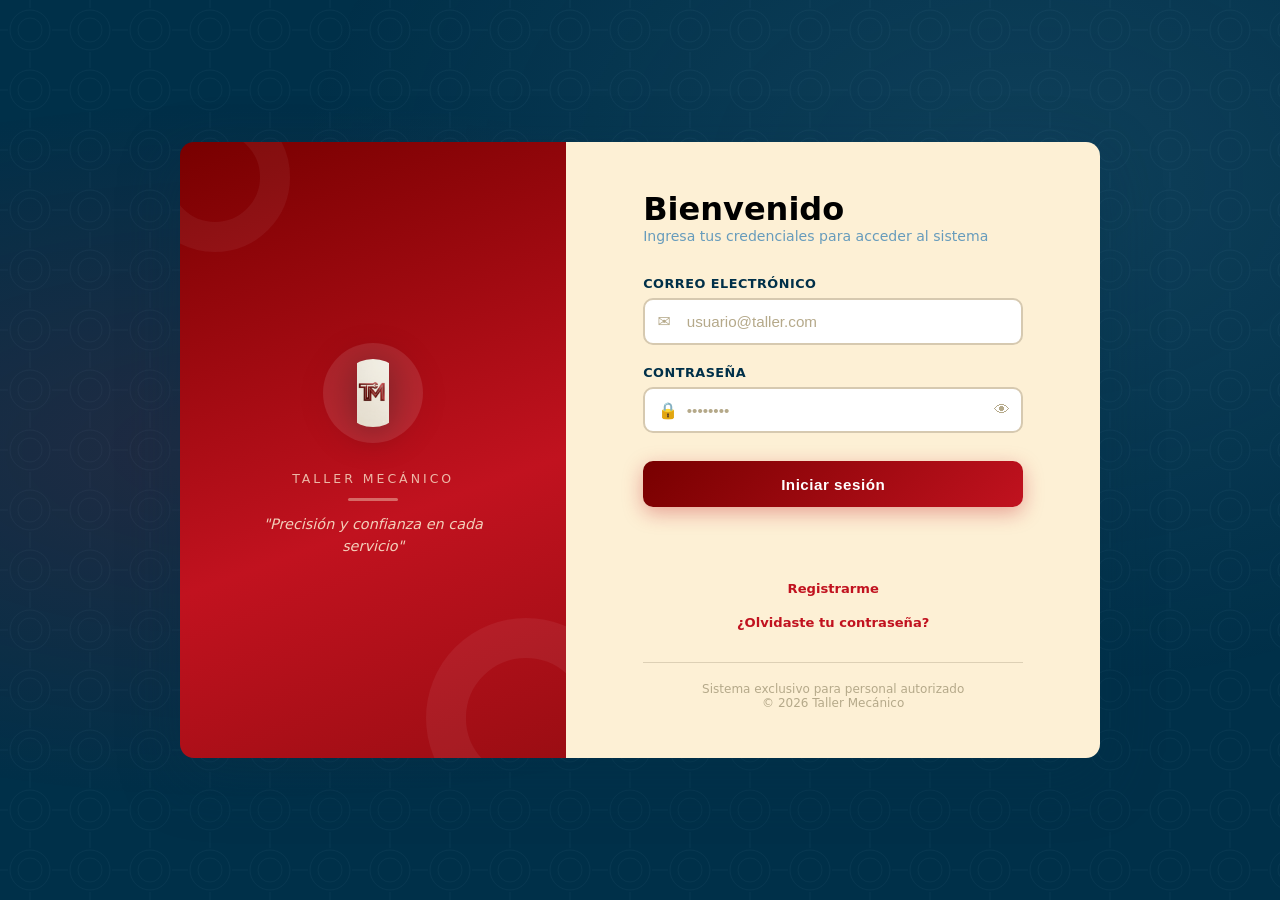
==== index.html @ 9e410b69 "US-01/Login y Reestablecimiento de Contraseña 👍" ====
<!DOCTYPE html>
<html lang="es">
<head>
  <meta charset="UTF-8" />
  <meta name="viewport" content="width=device-width, initial-scale=1.0" />
  <meta name="description" content="Sistema de acceso — Taller Mecánico" />
  <title>Taller Mecánico — Iniciar sesión</title>
  <link rel="stylesheet" href="CSS/style.css" />
</head>
<body>

  <div class="contenedor-login">

    <!-- Panel izquierdo: identidad de marca -->
    <aside class="panel-marca">
      <div class="logo-contenedor">
        <img
          src="IMG/logo.png"
          alt="Logo Taller Mecánico"
          onerror="this.style.display='none'; document.querySelector('.logo-texto').style.display='block';"
        />
      </div>

      <div class="logo-texto" style="display:none;">TM</div>

      <div>
        <div class="logo-subtitulo">Taller Mecánico</div>
        <div class="divisor-marca" style="margin:0.8rem auto;"></div>
        <p class="eslogan">"Precisión y confianza en cada servicio"</p>
      </div>
    </aside>

    <!-- Formulario de acceso -->
    <main class="panel-formulario">
      <div class="tarjeta-login" role="main">

        <div class="encabezado-form">
          <h1>Bienvenido</h1>
          <p>Ingresa tus credenciales para acceder al sistema</p>
        </div>

        <!-- Formulario de login -->
        <form id="formulario-login" novalidate>

          <!-- Correo electrónico -->
          <div class="grupo-campo">
            <label for="correo">Correo electrónico</label>
            <div class="envoltorio-input">
              <span class="icono-campo" aria-hidden="true">✉</span>
              <input
                type="email"
                id="correo"
                name="correo"
                placeholder="usuario@taller.com"
                autocomplete="username"
                required
              />
            </div>
          </div>

          <!-- Contraseña -->
          <div class="grupo-campo">
            <label for="password">Contraseña</label>
            <div class="envoltorio-input">
              <span class="icono-campo" aria-hidden="true">🔒</span>
              <input
                type="password"
                id="password"
                name="password"
                placeholder="••••••••"
                autocomplete="current-password"
                required
              />
              <button
                type="button"
                id="toggle-password"
                aria-label="Mostrar u ocultar contraseña"
                title="Mostrar contraseña"
              >👁</button>
            </div>
          </div>

          <button type="submit" id="btn-login" class="btn-principal">
            Iniciar sesión
          </button>

          <div id="mensaje" class="mensaje" role="alert" aria-live="polite"></div>

          <p class="enlace-ayuda">
              <a href="registro.html">
                Registrarme
              </a>
          </p>

          <p class="enlace-ayuda">
            <a href="recuperar.html">
              ¿Olvidaste tu contraseña?
            </a>
          </p>

        </form>

        <div class="pie-login">
          Sistema exclusivo para personal autorizado<br>
          &copy; <span id="anio"></span> Taller Mecánico
        </div>

      </div>
    </main>

  </div>

  <script src="/JS/db.js"></script>
  <script src="/JS/login.js"></script>
  <script>
    document.getElementById("anio").textContent = new Date().getFullYear();
  </script>

</body>
</html>
---- CSS/style.css ----
:root {
  --rojo-oscuro  : #780000;
  --rojo-vivo    : #C1121F;
  --crema        : #FDF0D5;
  --azul-marino  : #003049;
  --azul-medio   : #669BBC;

  --texto-claro  : #ffffff;
  --texto-oscuro : #1a1a2e;
  --sombra       : 0 20px 60px rgba(0, 48, 73, 0.35);
  --radio        : 14px;
  --transicion   : 0.25s ease;
}

*, *::before, *::after {
  margin      : 0;
  padding     : 0;
  box-sizing  : border-box;
}

body {
  font-family     : 'Segoe UI', system-ui, -apple-system, sans-serif;
  min-height      : 100vh;
  display         : flex;
  align-items     : center;
  justify-content : center;
  background      : var(--azul-marino);
  overflow        : hidden;
}

body::before {
  content    : "";
  position   : fixed;
  inset      : 0;
  background :
    radial-gradient(ellipse at 20% 50%, rgba(193,18,31,0.18) 0%, transparent 55%),
    radial-gradient(ellipse at 80% 20%, rgba(102,155,188,0.15) 0%, transparent 50%),
    url("data:image/svg+xml,%3Csvg width='60' height='60' viewBox='0 0 60 60' xmlns='http://www.w3.org/2000/svg'%3E%3Cg fill='none' stroke='rgba(102,155,188,0.07)' stroke-width='1'%3E%3Ccircle cx='30' cy='30' r='20'/%3E%3Ccircle cx='30' cy='30' r='12'/%3E%3Cline x1='30' y1='8' x2='30' y2='0'/%3E%3Cline x1='30' y1='60' x2='30' y2='52'/%3E%3Cline x1='8' y1='30' x2='0' y2='30'/%3E%3Cline x1='60' y1='30' x2='52' y2='30'/%3E%3C/g%3E%3C/svg%3E");
  z-index    : 0;
}

.contenedor-login {
  position        : relative;
  z-index         : 1;
  display         : flex;
  width           : min(920px, 95vw);
  min-height      : 540px;
  border-radius   : var(--radio);
  overflow        : hidden;
  box-shadow      : var(--sombra);
}

.panel-marca {
  flex            : 0 0 42%;
  background      : linear-gradient(160deg, var(--rojo-oscuro) 0%, var(--rojo-vivo) 60%, #9b0d13 100%);
  display         : flex;
  flex-direction  : column;
  align-items     : center;
  justify-content : center;
  padding         : 3rem 2rem;
  gap             : 1.5rem;
  position        : relative;
  overflow        : hidden;
}

.panel-marca::after {
  content          : "";
  position         : absolute;
  bottom           : -60px;
  right            : -60px;
  width            : 200px;
  height           : 200px;
  border           : 40px solid rgba(255,255,255,0.06);
  border-radius    : 50%;
}

.panel-marca::before {
  content          : "";
  position         : absolute;
  top              : -40px;
  left             : -40px;
  width            : 150px;
  height           : 150px;
  border           : 30px solid rgba(255,255,255,0.05);
  border-radius    : 50%;
}

.logo-contenedor img {
  width         : 100px;
  height        : 100px;
  object-fit    : contain;
  filter        : drop-shadow(0 4px 16px rgba(0,0,0,0.4));
  border-radius : 50%;
  background    : rgba(255,255,255,0.1);
  padding       : 1rem;
}

.logo-texto {
  color       : var(--crema);
  font-size   : 2.6rem;
  font-weight : 900;
  letter-spacing : -1px;
  line-height  : 1;
  text-align   : center;
}

.logo-subtitulo {
  color        : rgba(253,240,213,0.75);
  font-size    : 0.78rem;
  text-transform: uppercase;
  letter-spacing: 3px;
  text-align    : center;
  font-weight   : 500;
}

.divisor-marca {
  width      : 50px;
  height     : 3px;
  background : rgba(253,240,213,0.4);
  border-radius: 2px;
}

.eslogan {
  color       : rgba(253,240,213,0.85);
  font-size   : 0.9rem;
  text-align  : center;
  line-height : 1.5;
  font-style  : italic;
  max-width   : 220px;
}

.panel-formulario {
  flex            : 1;
  background      : var(--crema);
  display         : flex;
  align-items     : center;
  justify-content : center;
  padding         : 3rem 2.5rem;
}

.tarjeta-login {
  width      : 100%;
  max-width  : 380px;
  opacity    : 0;
  transform  : translateY(20px);
  transition : opacity 0.5s ease, transform 0.5s ease;
}

.tarjeta-login.visible {
  opacity   : 1;
  transform : translateY(0);
}

.tarjeta-login.exito-animacion {
  animation : pulso-exito 0.6s ease;
}

@keyframes pulso-exito {
  0%   { transform: scale(1); }
  50%  { transform: scale(1.015); }
  100% { transform: scale(1); }
}

 */
.encabezado-form h1 {
  font-size   : 1.7rem;
  font-weight : 800;
  color       : var(--azul-marino);
  margin-bottom: 0.3rem;
}

.encabezado-form p {
  color     : var(--azul-medio);
  font-size : 0.88rem;
  margin-bottom: 2rem;
}

.grupo-campo {
  margin-bottom : 1.25rem;
}

.grupo-campo label {
  display       : block;
  font-size     : 0.8rem;
  font-weight   : 600;
  color         : var(--azul-marino);
  text-transform: uppercase;
  letter-spacing: 0.5px;
  margin-bottom : 0.45rem;
}

.envoltorio-input {
  position : relative;
  display  : flex;
  align-items: center;
}

.envoltorio-input input {
  width         : 100%;
  padding       : 0.8rem 3rem 0.8rem 1rem;
  border        : 2px solid #d6c9b0;
  border-radius : 10px;
  font-size     : 0.95rem;
  color         : var(--texto-oscuro);
  background    : #fff;
  transition    : border-color var(--transicion), box-shadow var(--transicion);
  outline       : none;
}

.envoltorio-input input::placeholder {
  color : #b5a98a;
}

.envoltorio-input input:focus {
  border-color : var(--azul-medio);
  box-shadow   : 0 0 0 3px rgba(102,155,188,0.2);
}

.icono-campo {
  position    : absolute;
  left        : 0.9rem;
  font-size   : 1rem;
  pointer-events: none;
  color       : #b5a98a;
}

.envoltorio-input input {
  padding-left: 2.6rem;
}

#toggle-password {
  position   : absolute;
  right      : 0.8rem;
  background : none;
  border     : none;
  cursor     : pointer;
  font-size  : 1rem;
  color      : #b5a98a;
  transition : color var(--transicion);
  padding    : 0;
  line-height: 1;
}

#toggle-password:hover { color: var(--azul-marino); }

.btn-principal {
  width         : 100%;
  padding       : 0.9rem;
  margin-top    : 0.5rem;
  background    : linear-gradient(135deg, var(--rojo-oscuro), var(--rojo-vivo));
  color         : #fff;
  font-size     : 0.95rem;
  font-weight   : 700;
  letter-spacing: 0.5px;
  border        : none;
  border-radius : 10px;
  cursor        : pointer;
  transition    : transform var(--transicion), box-shadow var(--transicion), opacity var(--transicion);
  box-shadow    : 0 6px 20px rgba(193,18,31,0.35);
}

.btn-principal:hover:not(:disabled) {
  transform  : translateY(-2px);
  box-shadow : 0 10px 28px rgba(193,18,31,0.45);
}

.btn-principal:active:not(:disabled) {
  transform: translateY(0);
}

.btn-principal:disabled {
  opacity: 0.65;
  cursor : not-allowed;
}

.enlace-ayuda {
  text-align  : center;
  margin-top  : 1.2rem;
  font-size   : 0.82rem;
  color       : var(--azul-medio);
}

.enlace-ayuda a {
  color           : var(--rojo-vivo);
  text-decoration : none;
  font-weight     : 600;
  transition      : color var(--transicion);
}

.enlace-ayuda a:hover { color: var(--rojo-oscuro); }

.mensaje {
  margin-top    : 1rem;
  padding       : 0.7rem 1rem;
  border-radius : 8px;
  font-size     : 0.85rem;
  font-weight   : 500;
  min-height    : 2.4rem;
  text-align    : center;
  transition    : all 0.3s ease;
}

.mensaje.error {
  background : rgba(193,18,31,0.1);
  color      : var(--rojo-vivo);
  border     : 1px solid rgba(193,18,31,0.25);
}

.mensaje.exito {
  background : rgba(0,48,73,0.1);
  color      : var(--azul-marino);
  border     : 1px solid rgba(0,48,73,0.25);
}

@keyframes sacudir {
  0%, 100% { transform: translateX(0); }
  20%      { transform: translateX(-8px); }
  40%      { transform: translateX(8px); }
  60%      { transform: translateX(-5px); }
  80%      { transform: translateX(5px); }
}

.sacudir { animation: sacudir 0.5s ease; }

.pie-login {
  margin-top  : 2rem;
  padding-top : 1.2rem;
  border-top  : 1px solid #ddd0b5;
  text-align  : center;
  font-size   : 0.75rem;
  color       : #b5a98a;
}

@media (max-width: 680px) {
  .contenedor-login { flex-direction: column; }

  .panel-marca {
    flex       : none;
    padding    : 2rem;
    min-height : 180px;
    flex-direction: row;
    gap        : 1rem;
    justify-content: flex-start;
  }

  .logo-contenedor img { width: 60px; height: 60px; }
  .logo-texto          { font-size: 1.8rem; }
  .eslogan, .divisor-marca { display: none; }

  .panel-formulario { padding: 2rem 1.5rem; }
}

@media (prefers-reduced-motion: reduce) {
  *, *::before, *::after { transition: none !important; animation: none !important; }
}
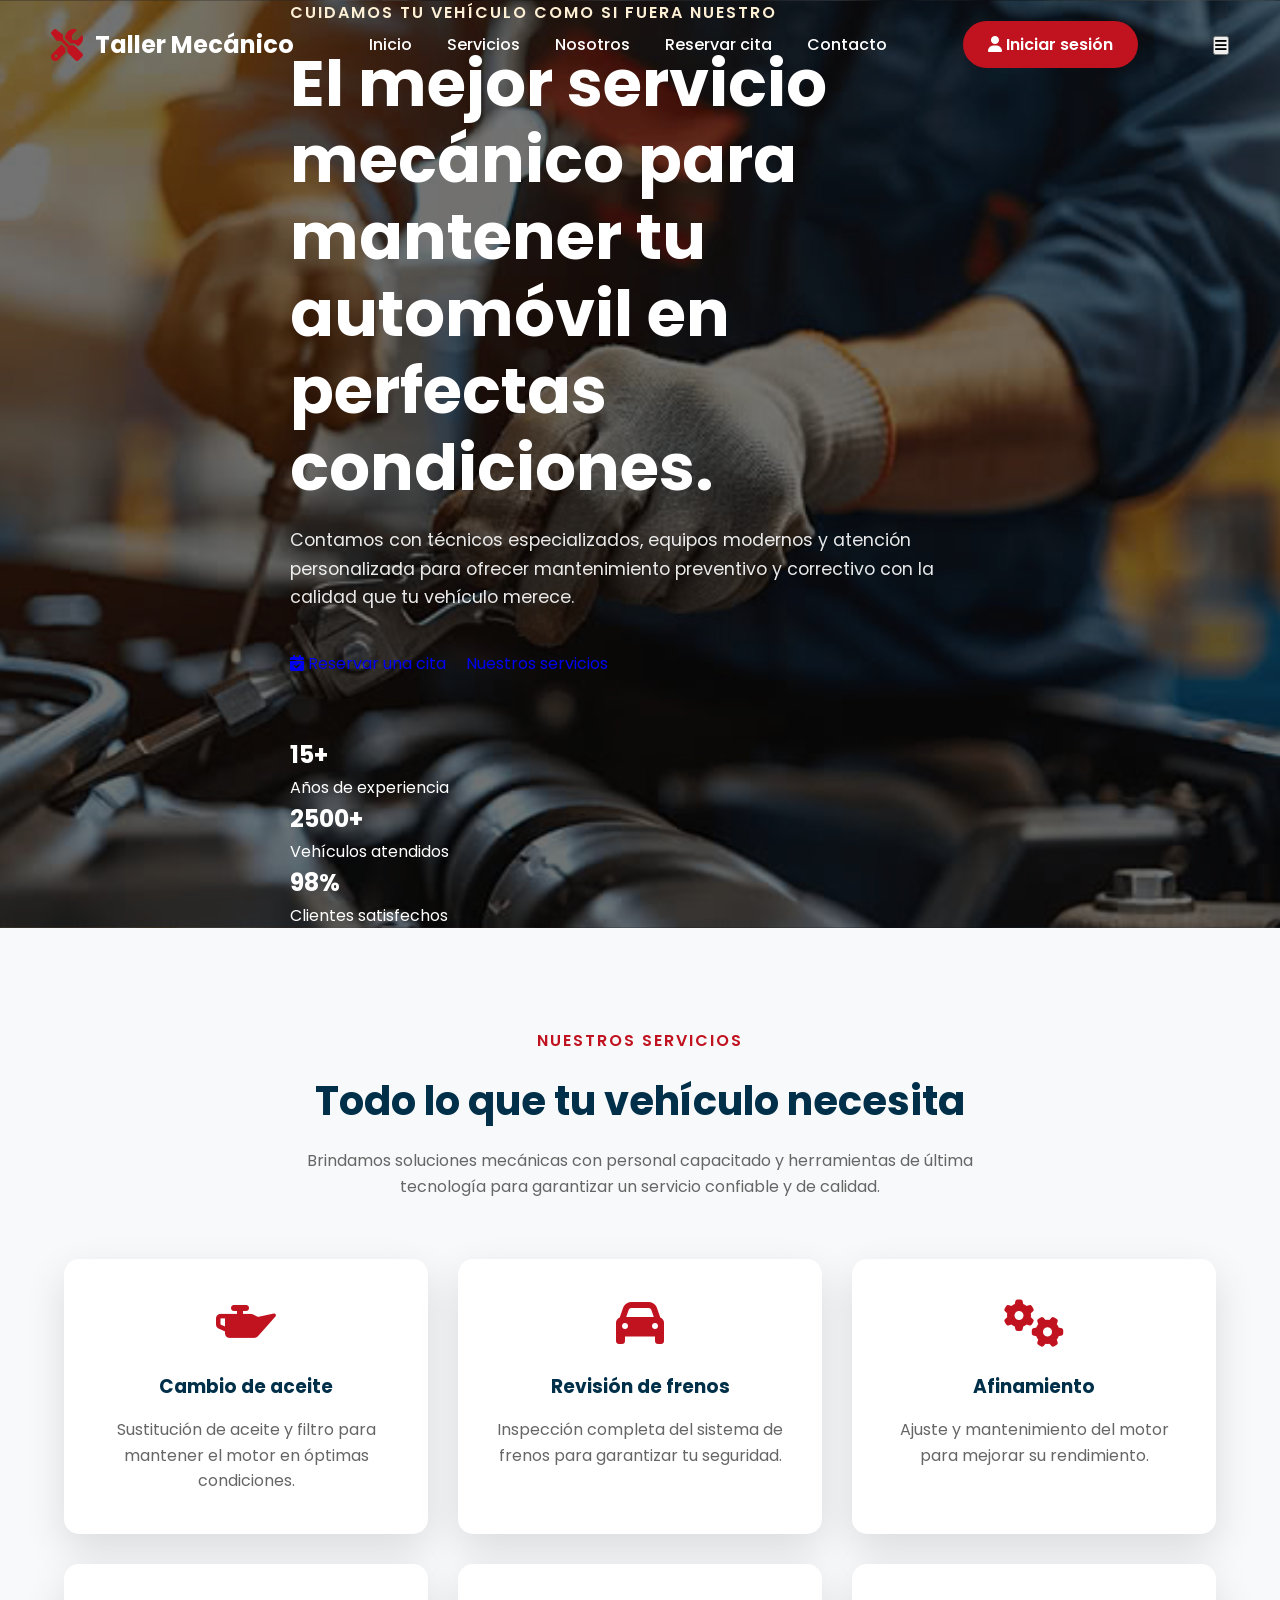
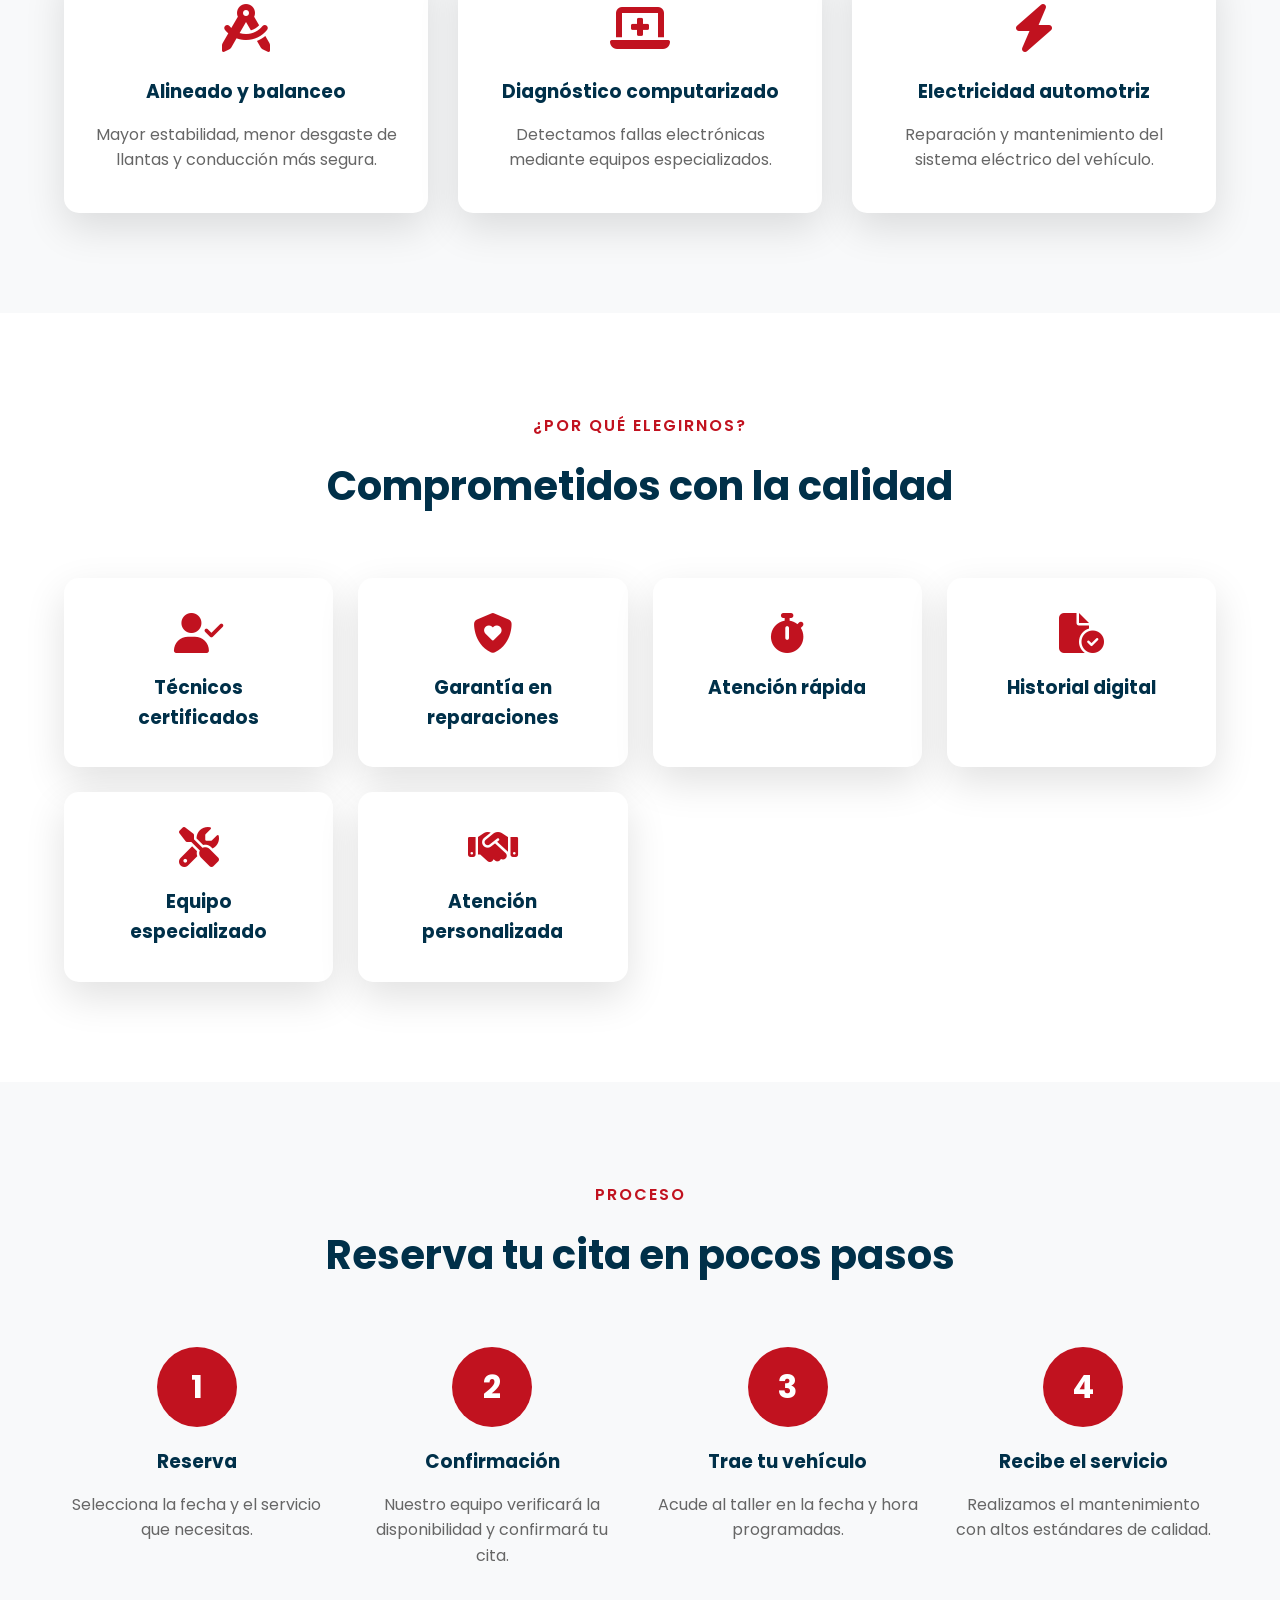
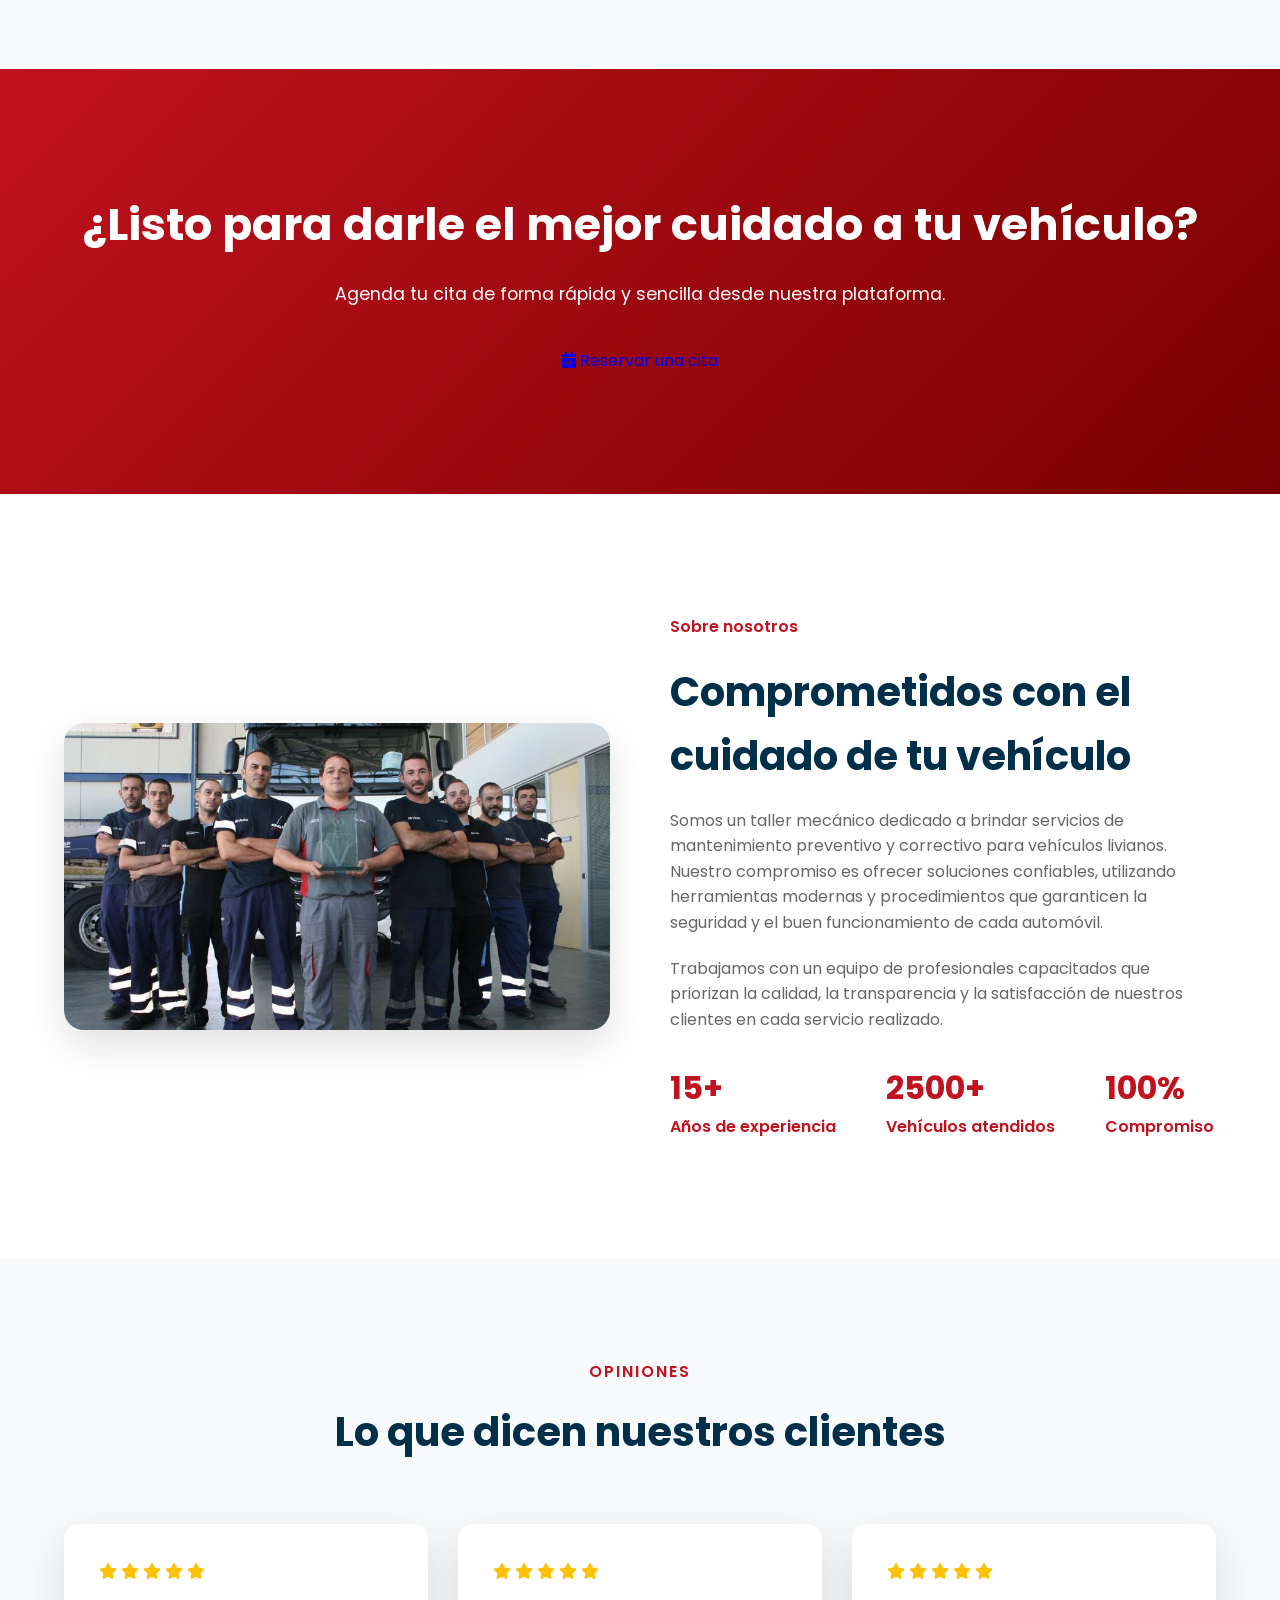
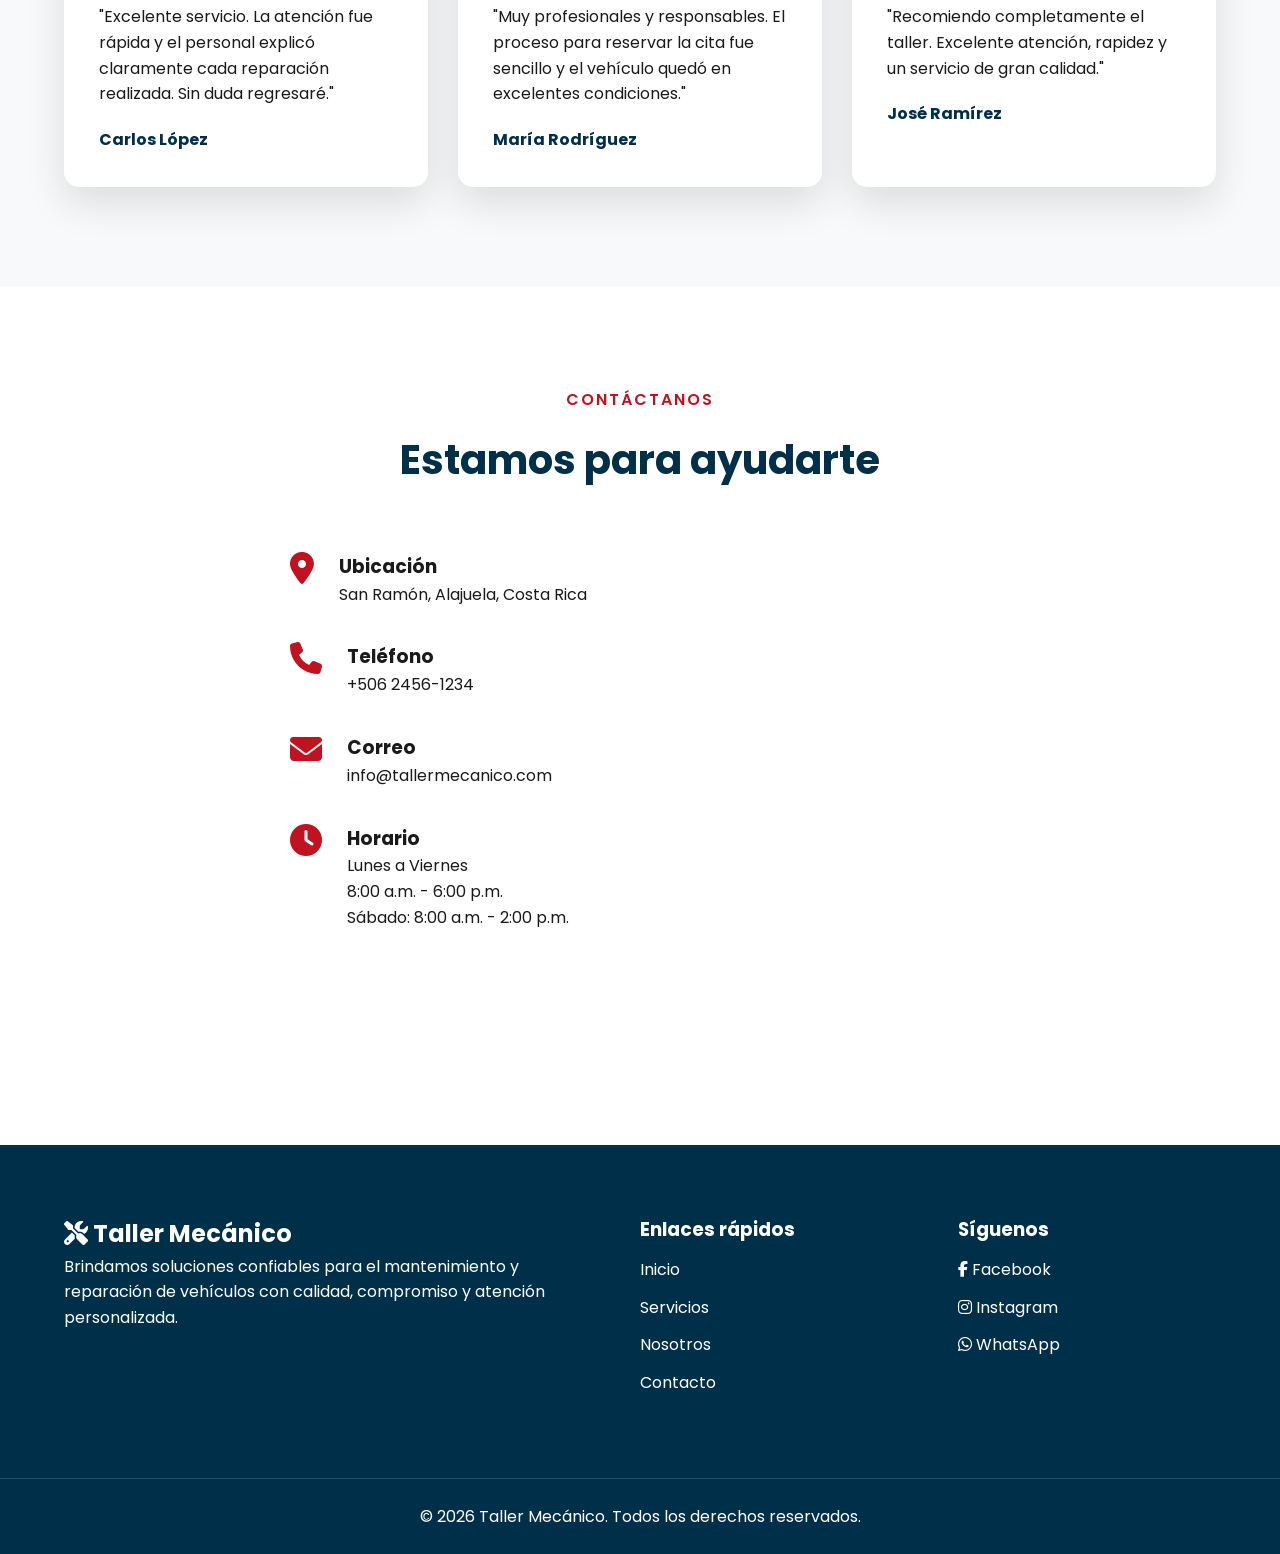
==== commit fb526611: "feat: index se crea el index se necesita hacer retoques de diseño y logica, dentro del readme se enc" ====
--- a/index.html
+++ b/index.html
@@ -1,120 +1,779 @@
 <!DOCTYPE html>
 <html lang="es">
+
 <head>
-  <meta charset="UTF-8" />
-  <meta name="viewport" content="width=device-width, initial-scale=1.0" />
-  <meta name="description" content="Sistema de acceso — Taller Mecánico" />
-  <title>Taller Mecánico — Iniciar sesión</title>
-  <link rel="stylesheet" href="CSS/style.css" />
+    <meta charset="UTF-8">
+    <meta name="viewport" content="width=device-width, initial-scale=1.0">
+
+    <title>Taller Mecánico | Inicio</title>
+
+    <!-- CSS -->
+    <link rel="stylesheet" href="CSS/index.css">
+
+    <!-- Font Awesome -->
+    <link rel="stylesheet"
+        href="https://cdnjs.cloudflare.com/ajax/libs/font-awesome/6.7.2/css/all.min.css">
+
+    <!-- Google Fonts -->
+    <link rel="preconnect" href="https://fonts.googleapis.com">
+    <link rel="preconnect" href="https://fonts.gstatic.com" crossorigin>
+
+    <link href="https://fonts.googleapis.com/css2?family=Poppins:wght@300;400;500;600;700;800&display=swap"
+        rel="stylesheet">
 </head>
+
 <body>
 
-  <div class="contenedor-login">
-
-    <!-- Panel izquierdo: identidad de marca -->
-    <aside class="panel-marca">
-      <div class="logo-contenedor">
-        <img
-          src="IMG/logo.png"
-          alt="Logo Taller Mecánico"
-          onerror="this.style.display='none'; document.querySelector('.logo-texto').style.display='block';"
-        />
-      </div>
-
-      <div class="logo-texto" style="display:none;">TM</div>
-
-      <div>
-        <div class="logo-subtitulo">Taller Mecánico</div>
-        <div class="divisor-marca" style="margin:0.8rem auto;"></div>
-        <p class="eslogan">"Precisión y confianza en cada servicio"</p>
-      </div>
-    </aside>
-
-    <!-- Formulario de acceso -->
-    <main class="panel-formulario">
-      <div class="tarjeta-login" role="main">
-
-        <div class="encabezado-form">
-          <h1>Bienvenido</h1>
-          <p>Ingresa tus credenciales para acceder al sistema</p>
-        </div>
-
-        <!-- Formulario de login -->
-        <form id="formulario-login" novalidate>
-
-          <!-- Correo electrónico -->
-          <div class="grupo-campo">
-            <label for="correo">Correo electrónico</label>
-            <div class="envoltorio-input">
-              <span class="icono-campo" aria-hidden="true">✉</span>
-              <input
-                type="email"
-                id="correo"
-                name="correo"
-                placeholder="usuario@taller.com"
-                autocomplete="username"
-                required
-              />
-            </div>
-          </div>
-
-          <!-- Contraseña -->
-          <div class="grupo-campo">
-            <label for="password">Contraseña</label>
-            <div class="envoltorio-input">
-              <span class="icono-campo" aria-hidden="true">🔒</span>
-              <input
-                type="password"
-                id="password"
-                name="password"
-                placeholder="••••••••"
-                autocomplete="current-password"
-                required
-              />
-              <button
-                type="button"
-                id="toggle-password"
-                aria-label="Mostrar u ocultar contraseña"
-                title="Mostrar contraseña"
-              >👁</button>
-            </div>
-          </div>
-
-          <button type="submit" id="btn-login" class="btn-principal">
-            Iniciar sesión
-          </button>
-
-          <div id="mensaje" class="mensaje" role="alert" aria-live="polite"></div>
-
-          <p class="enlace-ayuda">
-              <a href="registro.html">
-                Registrarme
-              </a>
-          </p>
-
-          <p class="enlace-ayuda">
-            <a href="recuperar.html">
-              ¿Olvidaste tu contraseña?
+    <!-- ========================= -->
+    <!-- HEADER -->
+    <!-- ========================= -->
+
+    <header class="header">
+
+        <nav class="navbar">
+
+            <a href="index.html" class="logo">
+
+                <i class="fa-solid fa-screwdriver-wrench"></i>
+
+                <span>Taller Mecánico</span>
+
             </a>
-          </p>
-
-        </form>
-
-        <div class="pie-login">
-          Sistema exclusivo para personal autorizado<br>
-          &copy; <span id="anio"></span> Taller Mecánico
-        </div>
-
-      </div>
-    </main>
-
-  </div>
-
-  <script src="/JS/db.js"></script>
-  <script src="/JS/login.js"></script>
-  <script>
-    document.getElementById("anio").textContent = new Date().getFullYear();
-  </script>
+
+            <ul class="nav-links">
+
+                <li><a href="#inicio">Inicio</a></li>
+
+                <li><a href="#servicios">Servicios</a></li>
+
+                <li><a href="#nosotros">Nosotros</a></li>
+
+                <li><a href="#reservar">Reservar cita</a></li>
+
+                <li><a href="#contacto">Contacto</a></li>
+
+            </ul>
+
+            <!-- Usuario NO autenticado -->
+
+            <div class="login-container">
+
+                <a href="login.html" class="btn-login">
+
+                    <i class="fa-solid fa-user"></i>
+
+                    Iniciar sesión
+
+                </a>
+
+            </div>
+
+            <!-- Usuario autenticado (oculto por JS) -->
+
+            <div class="perfil-container oculto">
+
+                <button class="perfil-btn">
+
+                    <i class="fa-solid fa-circle-user"></i>
+
+                    <span id="nombre-usuario">Usuario</span>
+
+                    <i class="fa-solid fa-chevron-down"></i>
+
+                </button>
+
+                <div class="dropdown">
+
+                    <a href="perfil.html">
+
+                        <i class="fa-solid fa-user"></i>
+
+                        Mi perfil
+
+                    </a>
+
+                    <a href="mis-vehiculos.html">
+
+                        <i class="fa-solid fa-car"></i>
+
+                        Mis vehículos
+
+                    </a>
+
+                    <a href="historial.html">
+
+                        <i class="fa-solid fa-clock-rotate-left"></i>
+
+                        Historial de citas
+
+                    </a>
+
+                    <a href="#" id="cerrarSesion">
+
+                        <i class="fa-solid fa-right-from-bracket"></i>
+
+                        Cerrar sesión
+
+                    </a>
+
+                </div>
+
+            </div>
+
+            <!-- Menú móvil -->
+
+            <button class="menu-btn">
+
+                <i class="fa-solid fa-bars"></i>
+
+            </button>
+
+        </nav>
+
+    </header>
+
+    <!-- ========================= -->
+    <!-- HERO -->
+    <!-- ========================= -->
+
+    <section class="hero" id="inicio">
+
+        <div class="overlay"></div>
+
+        <div class="hero-contenido">
+
+            <span class="subtitulo">
+
+                Cuidamos tu vehículo como si fuera nuestro
+
+            </span>
+
+            <h1>
+
+                El mejor servicio mecánico para mantener tu automóvil en perfectas condiciones.
+
+            </h1>
+
+            <p>
+
+                Contamos con técnicos especializados, equipos modernos y atención personalizada
+                para ofrecer mantenimiento preventivo y correctivo con la calidad que tu vehículo merece.
+
+            </p>
+
+            <div class="hero-botones">
+
+                <a href="login.html" class="btn-principal">
+
+                    <i class="fa-solid fa-calendar-check"></i>
+
+                    Reservar una cita
+
+                </a>
+
+                <a href="#servicios" class="btn-secundario">
+
+                    Nuestros servicios
+
+                </a>
+
+            </div>
+
+            <div class="hero-info">
+
+                <div>
+
+                    <h2>15+</h2>
+
+                    <span>Años de experiencia</span>
+
+                </div>
+
+                <div>
+
+                    <h2>2500+</h2>
+
+                    <span>Vehículos atendidos</span>
+
+                </div>
+
+                <div>
+
+                    <h2>98%</h2>
+
+                    <span>Clientes satisfechos</span>
+
+                </div>
+
+            </div>
+
+        </div>
+
+    </section>
+
+    <!-- ======================================== -->
+    <!-- SERVICIOS -->
+    <!-- ======================================== -->
+
+    <section class="servicios" id="servicios">
+
+        <div class="titulo-seccion">
+
+            <span>Nuestros servicios</span>
+
+            <h2>Todo lo que tu vehículo necesita</h2>
+
+            <p>
+                Brindamos soluciones mecánicas con personal capacitado y herramientas de última tecnología para garantizar un servicio confiable y de calidad.
+            </p>
+
+        </div>
+
+        <div class="contenedor-servicios">
+
+            <article class="card-servicio">
+
+                <i class="fa-solid fa-oil-can"></i>
+
+                <h3>Cambio de aceite</h3>
+
+                <p>
+                    Sustitución de aceite y filtro para mantener el motor en óptimas condiciones.
+                </p>
+
+            </article>
+
+            <article class="card-servicio">
+
+                <i class="fa-solid fa-car"></i>
+
+                <h3>Revisión de frenos</h3>
+
+                <p>
+                    Inspección completa del sistema de frenos para garantizar tu seguridad.
+                </p>
+
+            </article>
+
+            <article class="card-servicio">
+
+                <i class="fa-solid fa-gears"></i>
+
+                <h3>Afinamiento</h3>
+
+                <p>
+                    Ajuste y mantenimiento del motor para mejorar su rendimiento.
+                </p>
+
+            </article>
+
+            <article class="card-servicio">
+
+                <i class="fa-solid fa-compass-drafting"></i>
+
+                <h3>Alineado y balanceo</h3>
+
+                <p>
+                    Mayor estabilidad, menor desgaste de llantas y conducción más segura.
+                </p>
+
+            </article>
+
+            <article class="card-servicio">
+
+                <i class="fa-solid fa-laptop-medical"></i>
+
+                <h3>Diagnóstico computarizado</h3>
+
+                <p>
+                    Detectamos fallas electrónicas mediante equipos especializados.
+                </p>
+
+            </article>
+
+            <article class="card-servicio">
+
+                <i class="fa-solid fa-bolt"></i>
+
+                <h3>Electricidad automotriz</h3>
+
+                <p>
+                    Reparación y mantenimiento del sistema eléctrico del vehículo.
+                </p>
+
+            </article>
+
+        </div>
+        
+    </section>
+
+    <!-- ======================================== -->
+    <!-- POR QUÉ ELEGIRNOS -->
+    <!-- ======================================== -->
+
+    <section class="beneficios">
+
+        <div class="titulo-seccion">
+
+            <span>¿Por qué elegirnos?</span>
+
+            <h2>Comprometidos con la calidad</h2>
+
+        </div>
+
+        <div class="contenedor-beneficios">
+
+            <div class="beneficio">
+
+                <i class="fa-solid fa-user-check"></i>
+
+                <h3>Técnicos certificados</h3>
+
+            </div>
+
+            <div class="beneficio">
+
+                <i class="fa-solid fa-shield-heart"></i>
+
+                <h3>Garantía en reparaciones</h3>
+
+            </div>
+
+            <div class="beneficio">
+
+                <i class="fa-solid fa-stopwatch"></i>
+
+                <h3>Atención rápida</h3>
+
+            </div>
+
+            <div class="beneficio">
+
+                <i class="fa-solid fa-file-circle-check"></i>
+
+                <h3>Historial digital</h3>
+
+            </div>
+
+            <div class="beneficio">
+
+                <i class="fa-solid fa-screwdriver-wrench"></i>
+
+                <h3>Equipo especializado</h3>
+
+            </div>
+
+            <div class="beneficio">
+
+                <i class="fa-solid fa-handshake"></i>
+
+                <h3>Atención personalizada</h3>
+
+            </div>
+
+        </div>
+
+    </section>
+
+    <!-- ======================================== -->
+    <!-- CÓMO FUNCIONA -->
+    <!-- ======================================== -->
+
+    <section class="proceso">
+
+        <div class="titulo-seccion">
+
+            <span>Proceso</span>
+
+            <h2>Reserva tu cita en pocos pasos</h2>
+
+        </div>
+
+        <div class="linea-tiempo">
+
+            <div class="paso">
+
+                <div class="numero">1</div>
+
+                <h3>Reserva</h3>
+
+                <p>
+                    Selecciona la fecha y el servicio que necesitas.
+                </p>
+
+            </div>
+
+            <div class="paso">
+
+                <div class="numero">2</div>
+
+                <h3>Confirmación</h3>
+
+                <p>
+                    Nuestro equipo verificará la disponibilidad y confirmará tu cita.
+                </p>
+
+            </div>
+
+            <div class="paso">
+
+                <div class="numero">3</div>
+
+                <h3>Trae tu vehículo</h3>
+
+                <p>
+                    Acude al taller en la fecha y hora programadas.
+                </p>
+
+            </div>
+
+            <div class="paso">
+
+                <div class="numero">4</div>
+
+                <h3>Recibe el servicio</h3>
+
+                <p>
+                    Realizamos el mantenimiento con altos estándares de calidad.
+                </p>
+
+            </div>
+
+        </div>
+
+    </section>
+
+    <!-- ======================================== -->
+    <!-- RESERVAR -->
+    <!-- ======================================== -->
+
+    <section class="cta" id="reservar">
+
+        <div class="cta-contenido">
+
+            <h2>¿Listo para darle el mejor cuidado a tu vehículo?</h2>
+
+            <p>
+                Agenda tu cita de forma rápida y sencilla desde nuestra plataforma.
+            </p>
+
+            <a href="login.html" class="btn-principal">
+
+                <i class="fa-solid fa-calendar-check"></i>
+
+                Reservar una cita
+
+            </a>
+
+        </div>
+
+    </section>
+
+    <!-- ======================================== -->
+    <!-- NOSOTROS -->
+    <!-- ======================================== -->
+
+    <section class="nosotros" id="nosotros">
+
+        <div class="nosotros-imagen">
+
+            <img src="IMG/taller.jpg" alt="Instalaciones del taller mecánico">
+
+        </div>
+
+        <div class="nosotros-contenido">
+
+            <span>Sobre nosotros</span>
+
+            <h2>Comprometidos con el cuidado de tu vehículo</h2>
+
+            <p>
+                Somos un taller mecánico dedicado a brindar servicios de mantenimiento
+                preventivo y correctivo para vehículos livianos. Nuestro compromiso es
+                ofrecer soluciones confiables, utilizando herramientas modernas y
+                procedimientos que garanticen la seguridad y el buen funcionamiento
+                de cada automóvil.
+            </p>
+
+            <p>
+                Trabajamos con un equipo de profesionales capacitados que priorizan la
+                calidad, la transparencia y la satisfacción de nuestros clientes en
+                cada servicio realizado.
+            </p>
+
+            <div class="nosotros-info">
+
+                <div>
+
+                    <h3>15+</h3>
+
+                    <span>Años de experiencia</span>
+
+                </div>
+
+                <div>
+
+                    <h3>2500+</h3>
+
+                    <span>Vehículos atendidos</span>
+
+                </div>
+
+                <div>
+
+                    <h3>100%</h3>
+
+                    <span>Compromiso</span>
+
+                </div>
+
+            </div>
+
+        </div>
+
+    </section>
+
+    <!-- ======================================== -->
+    <!-- TESTIMONIOS -->
+    <!-- ======================================== -->
+
+    <section class="testimonios">
+
+        <div class="titulo-seccion">
+
+            <span>Opiniones</span>
+
+            <h2>Lo que dicen nuestros clientes</h2>
+
+        </div>
+
+        <div class="contenedor-testimonios">
+
+            <article class="testimonio">
+
+                <div class="estrellas">
+
+                    <i class="fa-solid fa-star"></i>
+                    <i class="fa-solid fa-star"></i>
+                    <i class="fa-solid fa-star"></i>
+                    <i class="fa-solid fa-star"></i>
+                    <i class="fa-solid fa-star"></i>
+
+                </div>
+
+                <p>
+
+                    "Excelente servicio. La atención fue rápida y el personal explicó
+                    claramente cada reparación realizada. Sin duda regresaré."
+
+                </p>
+
+                <h4>Carlos López</h4>
+
+            </article>
+
+            <article class="testimonio">
+
+                <div class="estrellas">
+
+                    <i class="fa-solid fa-star"></i>
+                    <i class="fa-solid fa-star"></i>
+                    <i class="fa-solid fa-star"></i>
+                    <i class="fa-solid fa-star"></i>
+                    <i class="fa-solid fa-star"></i>
+
+                </div>
+
+                <p>
+
+                    "Muy profesionales y responsables. El proceso para reservar la cita
+                    fue sencillo y el vehículo quedó en excelentes condiciones."
+
+                </p>
+
+                <h4>María Rodríguez</h4>
+
+            </article>
+
+            <article class="testimonio">
+
+                <div class="estrellas">
+
+                    <i class="fa-solid fa-star"></i>
+                    <i class="fa-solid fa-star"></i>
+                    <i class="fa-solid fa-star"></i>
+                    <i class="fa-solid fa-star"></i>
+                    <i class="fa-solid fa-star"></i>
+
+                </div>
+
+                <p>
+
+                    "Recomiendo completamente el taller. Excelente atención, rapidez y
+                    un servicio de gran calidad."
+
+                </p>
+
+                <h4>José Ramírez</h4>
+
+            </article>
+
+        </div>
+
+    </section>
+    
+    <!-- ======================================== -->
+    <!-- CONTACTO -->
+    <!-- ======================================== -->
+
+    <section class="contacto" id="contacto">
+
+        <div class="titulo-seccion">
+
+            <span>Contáctanos</span>
+
+            <h2>Estamos para ayudarte</h2>
+
+        </div>
+
+        <div class="contenedor-contacto">
+
+            <div class="info-contacto">
+
+                <div>
+
+                    <i class="fa-solid fa-location-dot"></i>
+
+                    <div>
+
+                        <h3>Ubicación</h3>
+
+                        <p>San Ramón, Alajuela, Costa Rica</p>
+
+                    </div>
+
+                </div>
+
+                <div>
+
+                    <i class="fa-solid fa-phone"></i>
+
+                    <div>
+
+                        <h3>Teléfono</h3>
+
+                        <p>+506 2456-1234</p>
+
+                    </div>
+
+                </div>
+
+                <div>
+
+                    <i class="fa-solid fa-envelope"></i>
+
+                    <div>
+
+                        <h3>Correo</h3>
+
+                        <p>info@tallermecanico.com</p>
+
+                    </div>
+
+                </div>
+
+                <div>
+
+                    <i class="fa-solid fa-clock"></i>
+
+                    <div>
+
+                        <h3>Horario</h3>
+
+                        <p>Lunes a Viernes</p>
+
+                        <p>8:00 a.m. - 6:00 p.m.</p>
+
+                        <p>Sábado: 8:00 a.m. - 2:00 p.m.</p>
+
+                    </div>
+
+                </div>
+
+            </div>
+
+        </div>
+
+    </section>
+
+    <!-- ======================================== -->
+    <!-- FOOTER -->
+    <!-- ======================================== -->
+
+    <footer class="footer">
+
+        <div class="footer-contenido">
+
+            <div class="footer-logo">
+
+                <h2>
+
+                    <i class="fa-solid fa-screwdriver-wrench"></i>
+
+                    Taller Mecánico
+
+                </h2>
+
+                <p>
+
+                    Brindamos soluciones confiables para el mantenimiento y reparación
+                    de vehículos con calidad, compromiso y atención personalizada.
+
+                </p>
+
+            </div>
+
+            <div class="footer-links">
+
+                <h3>Enlaces rápidos</h3>
+
+                <a href="#inicio">Inicio</a>
+                <a href="#servicios">Servicios</a>
+                <a href="#nosotros">Nosotros</a>
+                <a href="#contacto">Contacto</a>
+
+            </div>
+
+            <div class="footer-redes">
+
+                <h3>Síguenos</h3>
+
+                <a href="#"><i class="fa-brands fa-facebook-f"></i> Facebook</a>
+
+                <a href="#"><i class="fa-brands fa-instagram"></i> Instagram</a>
+
+                <a href="#"><i class="fa-brands fa-whatsapp"></i> WhatsApp</a>
+
+            </div>
+
+        </div>
+
+        <div class="footer-copy">
+
+            <p>
+
+                © 2026 Taller Mecánico. Todos los derechos reservados.
+
+            </p>
+
+        </div>
+
+    </footer>
+
+
+
+    <script src="JS/index.js"></script>
 
 </body>
-</html>
+
+</html>
--- a/CSS/index.css
+++ b/CSS/index.css
@@ -0,0 +1,892 @@
+/*=========================================
+=               VARIABLES
+=========================================*/
+
+:root{
+
+    --rojo-oscuro:#780000;
+    --rojo:#C1121F;
+
+    --azul:#003049;
+    --azul-claro:#669BBC;
+
+    --crema:#FDF0D5;
+
+    --blanco:#ffffff;
+
+    --gris:#f8f9fa;
+
+    --texto:#1a1a1a;
+
+    --sombra:0 15px 40px rgba(0,0,0,.12);
+
+    --radio:15px;
+
+    --transicion:.35s ease;
+
+}
+*{
+
+    margin:0;
+
+    padding:0;
+
+    box-sizing:border-box;
+
+}
+
+html{
+
+    scroll-behavior:smooth;
+
+}
+
+body{
+
+    font-family:'Poppins',sans-serif;
+
+    color:var(--texto);
+
+    background:var(--blanco);
+
+    overflow-x:hidden;
+
+    line-height:1.6;
+
+}
+
+img{
+
+    width:100%;
+
+    display:block;
+
+}
+
+a{
+
+    text-decoration:none;
+
+}
+
+ul{
+
+    list-style:none;
+
+}
+.header{
+
+    position:fixed;
+
+    width:100%;
+
+    top:0;
+
+    left:0;
+
+    z-index:999;
+
+    transition:.4s;
+
+}
+
+.header.scroll{
+
+    background:rgba(255,255,255,.98);
+
+    box-shadow:0 8px 25px rgba(0,0,0,.08);
+
+}
+.navbar{
+
+    width:min(1300px,92%);
+
+    margin:auto;
+
+    height:90px;
+
+    display:flex;
+
+    align-items:center;
+
+    justify-content:space-between;
+
+}
+.logo{
+
+    display:flex;
+
+    align-items:center;
+
+    gap:12px;
+
+    color:white;
+
+    font-size:1.5rem;
+
+    font-weight:700;
+
+}
+
+.header.scroll .logo{
+
+    color:var(--azul);
+
+}
+
+.logo i{
+
+    font-size:2rem;
+
+    color:var(--rojo);
+
+}
+.header{
+
+    position:fixed;
+
+    width:100%;
+
+    top:0;
+
+    left:0;
+
+    z-index:999;
+
+    transition:.4s;
+
+}
+
+.header.scroll{
+
+    background:rgba(255,255,255,.98);
+
+    box-shadow:0 8px 25px rgba(0,0,0,.08);
+
+}
+.navbar{
+
+    width:min(1300px,92%);
+
+    margin:auto;
+
+    height:90px;
+
+    display:flex;
+
+    align-items:center;
+
+    justify-content:space-between;
+
+}
+.logo{
+
+    display:flex;
+
+    align-items:center;
+
+    gap:12px;
+
+    color:white;
+
+    font-size:1.5rem;
+
+    font-weight:700;
+
+}
+
+.header.scroll .logo{
+
+    color:var(--azul);
+
+}
+
+.logo i{
+
+    font-size:2rem;
+
+    color:var(--rojo);
+
+}
+.nav-links{
+
+    display:flex;
+
+    gap:35px;
+
+}
+
+.nav-links a{
+
+    color:white;
+
+    font-weight:500;
+
+    position:relative;
+
+    transition:.3s;
+
+}
+.nav-links a::after{
+
+    content:"";
+
+    position:absolute;
+
+    left:0;
+
+    bottom:-8px;
+
+    width:0;
+
+    height:3px;
+
+    background:var(--rojo);
+
+    transition:.3s;
+
+}
+
+.nav-links a:hover::after{
+
+    width:100%;
+
+}
+.header.scroll .nav-links a{
+
+    color:var(--azul);
+
+}
+.btn-login{
+
+    background:var(--rojo);
+
+    color:white;
+
+    padding:12px 25px;
+
+    border-radius:40px;
+
+    font-weight:600;
+
+    transition:.35s;
+
+}
+
+.btn-login:hover{
+
+    background:var(--rojo-oscuro);
+
+}
+.hero{
+
+    position:relative;
+
+    min-height:100vh;
+
+    display:flex;
+
+    align-items:center;
+
+    background:url("../IMG/hero.jpg") center center/cover;
+
+}
+.overlay{
+
+    position:absolute;
+
+    inset:0;
+
+    background:rgba(0,0,0,.55);
+
+}
+.hero-contenido{
+
+    position:relative;
+
+    z-index:5;
+
+    width:min(1200px,90%);
+
+    margin:auto;
+
+    color:white;
+
+    max-width:700px;
+
+}
+.subtitulo{
+
+    color:var(--crema);
+
+    font-weight:600;
+
+    letter-spacing:2px;
+
+    text-transform:uppercase;
+
+}
+.hero h1{
+
+    font-size:4rem;
+
+    margin:20px 0;
+
+    line-height:1.2;
+
+}
+.hero p{
+
+    font-size:1.1rem;
+
+    opacity:.9;
+
+    margin-bottom:40px;
+
+}
+.hero-botones{
+
+    display:flex;
+
+    gap:20px;
+
+    margin-bottom:60px;
+
+}
+/*=========================================
+=           TITULOS
+=========================================*/
+
+.titulo-seccion{
+
+    width:min(1200px,90%);
+    margin:0 auto 60px;
+    text-align:center;
+
+}
+
+.titulo-seccion span{
+
+    color:var(--rojo);
+    font-weight:600;
+    text-transform:uppercase;
+    letter-spacing:2px;
+
+}
+
+.titulo-seccion h2{
+
+    font-size:2.5rem;
+    color:var(--azul);
+    margin:15px 0;
+
+}
+
+.titulo-seccion p{
+
+    max-width:700px;
+    margin:auto;
+    color:#666;
+
+}
+/*=========================================
+=           SERVICIOS
+=========================================*/
+
+.servicios{
+
+    padding:100px 0;
+    background:var(--gris);
+
+}
+
+.contenedor-servicios{
+
+    width:min(1200px,90%);
+    margin:auto;
+
+    display:grid;
+    grid-template-columns:repeat(auto-fit,minmax(300px,1fr));
+    gap:30px;
+
+}
+
+.card-servicio{
+
+    background:white;
+    padding:40px 30px;
+    border-radius:var(--radio);
+    box-shadow:var(--sombra);
+    text-align:center;
+
+    transition:var(--transicion);
+
+}
+
+.card-servicio:hover{
+
+    transform:translateY(-10px);
+
+}
+
+.card-servicio i{
+
+    font-size:3rem;
+    color:var(--rojo);
+    margin-bottom:25px;
+
+}
+
+.card-servicio h3{
+
+    color:var(--azul);
+    margin-bottom:15px;
+
+}
+
+.card-servicio p{
+
+    color:#666;
+
+}
+/*=========================================
+=           BENEFICIOS
+=========================================*/
+
+.beneficios{
+
+    padding:100px 0;
+
+}
+
+.contenedor-beneficios{
+
+    width:min(1200px,90%);
+    margin:auto;
+
+    display:grid;
+    grid-template-columns:repeat(auto-fit,minmax(250px,1fr));
+    gap:25px;
+
+}
+
+.beneficio{
+
+    padding:35px;
+    text-align:center;
+    border-radius:var(--radio);
+    background:white;
+    box-shadow:var(--sombra);
+
+}
+
+.beneficio i{
+
+    font-size:2.5rem;
+    color:var(--rojo);
+    margin-bottom:20px;
+
+}
+
+.beneficio h3{
+
+    color:var(--azul);
+
+}
+/*=========================================
+=           PROCESO
+=========================================*/
+
+.proceso{
+
+    padding:100px 0;
+    background:var(--gris);
+
+}
+
+.linea-tiempo{
+
+    width:min(1200px,90%);
+    margin:auto;
+
+    display:grid;
+    grid-template-columns:repeat(auto-fit,minmax(250px,1fr));
+
+    gap:30px;
+
+}
+
+.paso{
+
+    text-align:center;
+
+}
+
+.numero{
+
+    width:80px;
+    height:80px;
+
+    margin:auto;
+
+    border-radius:50%;
+
+    background:var(--rojo);
+
+    color:white;
+
+    display:flex;
+    justify-content:center;
+    align-items:center;
+
+    font-size:2rem;
+    font-weight:bold;
+
+    margin-bottom:20px;
+
+}
+
+.paso h3{
+
+    color:var(--azul);
+    margin-bottom:15px;
+
+}
+
+.paso p{
+
+    color:#666;
+
+}
+/*=========================================
+=           CTA
+=========================================*/
+
+.cta{
+
+    padding:120px 0;
+
+    background:linear-gradient(135deg,var(--rojo),var(--rojo-oscuro));
+
+    color:white;
+
+    text-align:center;
+
+}
+
+.cta h2{
+
+    font-size:2.8rem;
+
+    margin-bottom:20px;
+
+}
+
+.cta p{
+
+    margin-bottom:40px;
+
+    font-size:1.1rem;
+
+}
+/*=========================================
+=           NOSOTROS
+=========================================*/
+
+.nosotros{
+
+    width:min(1200px,90%);
+    margin:120px auto;
+
+    display:grid;
+    grid-template-columns:1fr 1fr;
+
+    gap:60px;
+
+    align-items:center;
+
+}
+
+.nosotros img{
+
+    border-radius:20px;
+
+    box-shadow:var(--sombra);
+
+}
+
+.nosotros span{
+
+    color:var(--rojo);
+
+    font-weight:600;
+
+}
+
+.nosotros h2{
+
+    color:var(--azul);
+
+    font-size:2.5rem;
+
+    margin:20px 0;
+
+}
+
+.nosotros p{
+
+    color:#666;
+
+    margin-bottom:20px;
+
+}
+
+.nosotros-info{
+
+    display:flex;
+
+    gap:50px;
+
+    margin-top:30px;
+
+}
+
+.nosotros-info h3{
+
+    color:var(--rojo);
+
+    font-size:2rem;
+
+}
+/*=========================================
+=           TESTIMONIOS
+=========================================*/
+
+.testimonios{
+
+    background:var(--gris);
+
+    padding:100px 0;
+
+}
+
+.contenedor-testimonios{
+
+    width:min(1200px,90%);
+    margin:auto;
+
+    display:grid;
+
+    grid-template-columns:repeat(auto-fit,minmax(320px,1fr));
+
+    gap:30px;
+
+}
+
+.testimonio{
+
+    background:white;
+
+    padding:35px;
+
+    border-radius:var(--radio);
+
+    box-shadow:var(--sombra);
+
+}
+
+.estrellas{
+
+    color:#ffc107;
+
+    margin-bottom:20px;
+
+}
+
+.testimonio h4{
+
+    margin-top:20px;
+
+    color:var(--azul);
+
+}
+/*=========================================
+=           CONTACTO
+=========================================*/
+
+.contacto{
+
+    padding:100px 0;
+
+}
+
+.info-contacto{
+
+    width:min(700px,90%);
+
+    margin:auto;
+
+}
+
+.info-contacto>div{
+
+    display:flex;
+
+    gap:25px;
+
+    margin-bottom:35px;
+
+}
+
+.info-contacto i{
+
+    font-size:2rem;
+
+    color:var(--rojo);
+
+}
+/*=========================================
+=           FOOTER
+=========================================*/
+
+.footer{
+
+    background:var(--azul);
+
+    color:white;
+
+    margin-top:80px;
+
+}
+
+.footer-contenido{
+
+    width:min(1200px,90%);
+    margin:auto;
+
+    padding:70px 0;
+
+    display:grid;
+
+    grid-template-columns:2fr 1fr 1fr;
+
+    gap:60px;
+
+}
+
+.footer a{
+
+    color:white;
+
+    display:block;
+
+    margin:12px 0;
+
+}
+
+.footer-copy{
+
+    text-align:center;
+
+    border-top:1px solid rgba(255,255,255,.15);
+
+    padding:25px;
+
+}
+/*=========================================
+=           RESPONSIVE
+=========================================*/
+
+@media(max-width:900px){
+
+    .hero h1{
+
+        font-size:2.8rem;
+
+    }
+
+    .navbar{
+
+        height:80px;
+
+    }
+
+    .nav-links{
+
+        display:none;
+
+    }
+
+    .nosotros{
+
+        grid-template-columns:1fr;
+
+    }
+
+    .footer-contenido{
+
+        grid-template-columns:1fr;
+
+        text-align:center;
+
+    }
+
+    .nosotros-info{
+
+        justify-content:center;
+
+    }
+
+}
+
+@media(max-width:600px){
+
+    .hero{
+
+        text-align:center;
+
+    }
+
+    .hero-botones{
+
+        flex-direction:column;
+
+    }
+
+    .hero-info{
+
+        flex-direction:column;
+
+        gap:25px;
+
+    }
+
+    .titulo-seccion h2{
+
+        font-size:2rem;
+
+    }
+
+    .cta h2{
+
+        font-size:2rem;
+
+    }
+
+}
+.oculto {
+    display: none;
+}
+
+.dropdown {
+    display: none;
+}
+
+.dropdown.mostrar {
+    display: flex;
+    flex-direction: column;
+}
+
+.nav-links.active {
+    display: flex;
+}
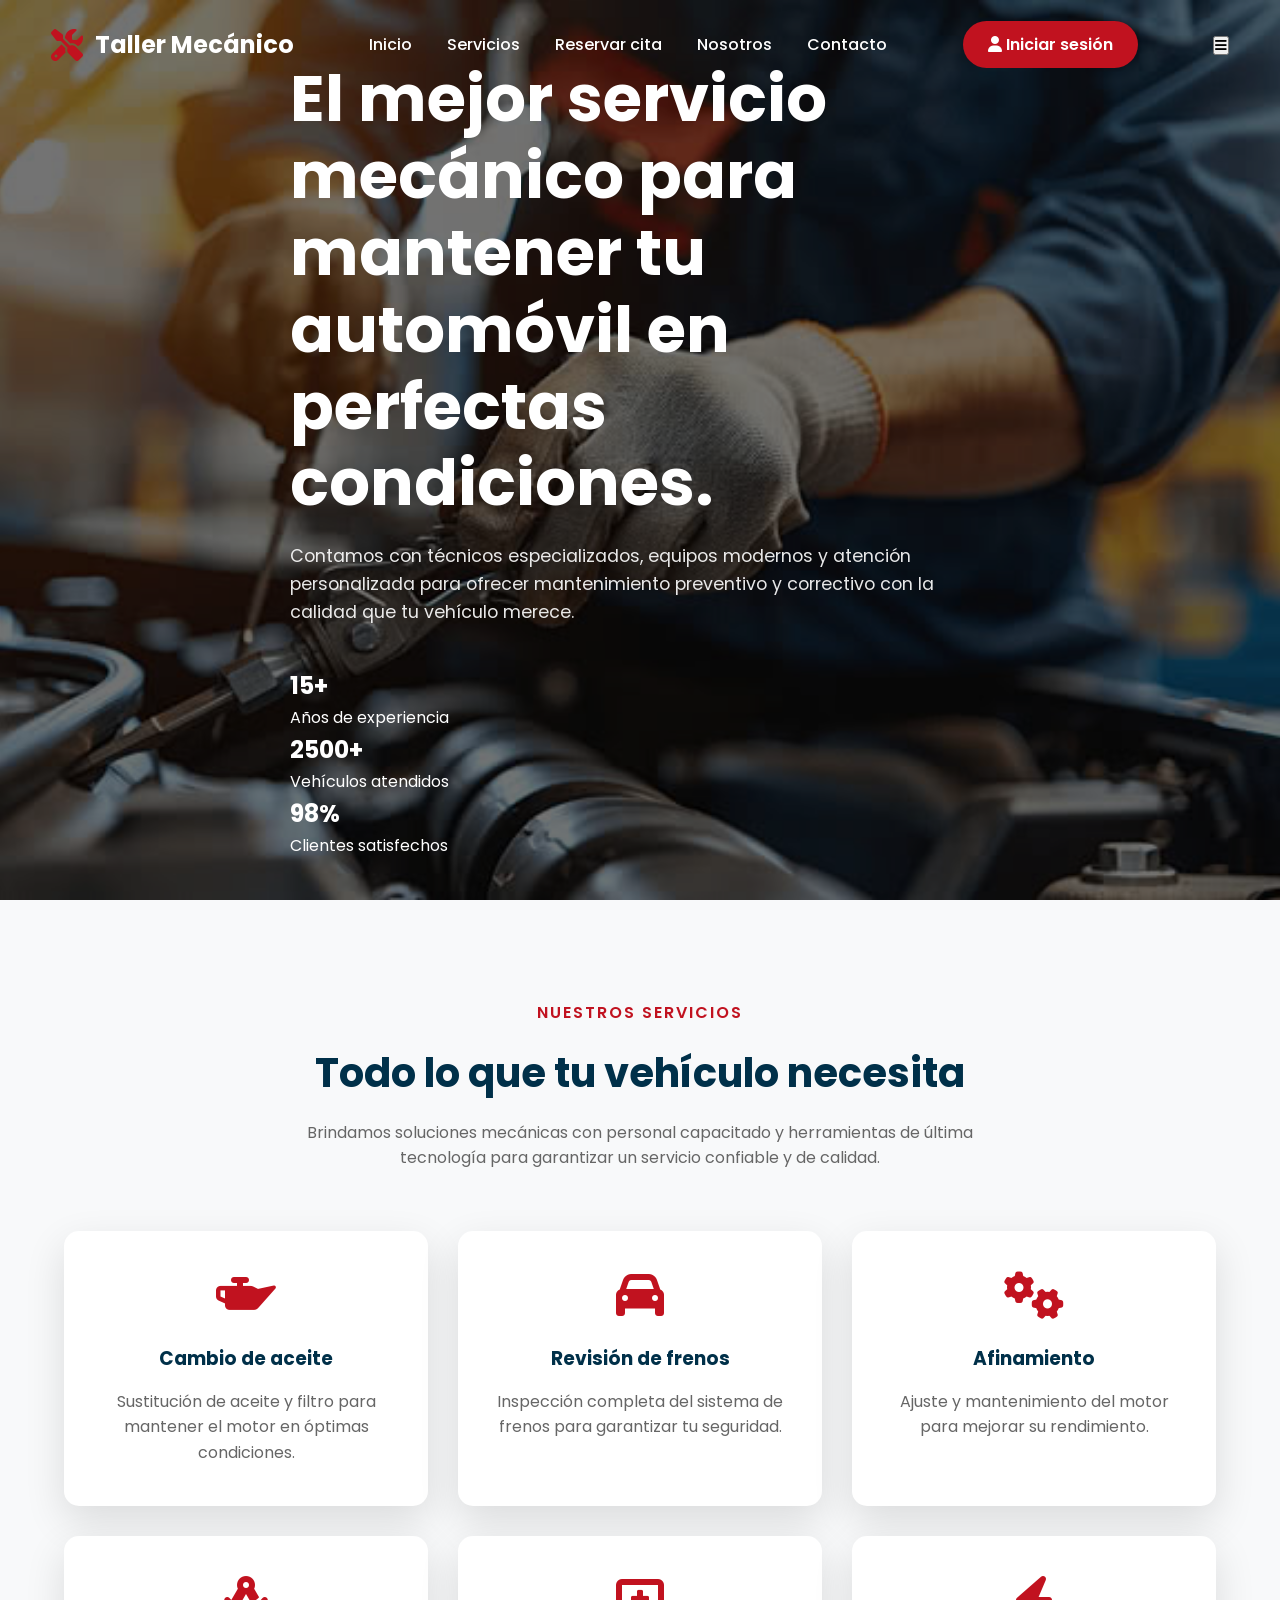
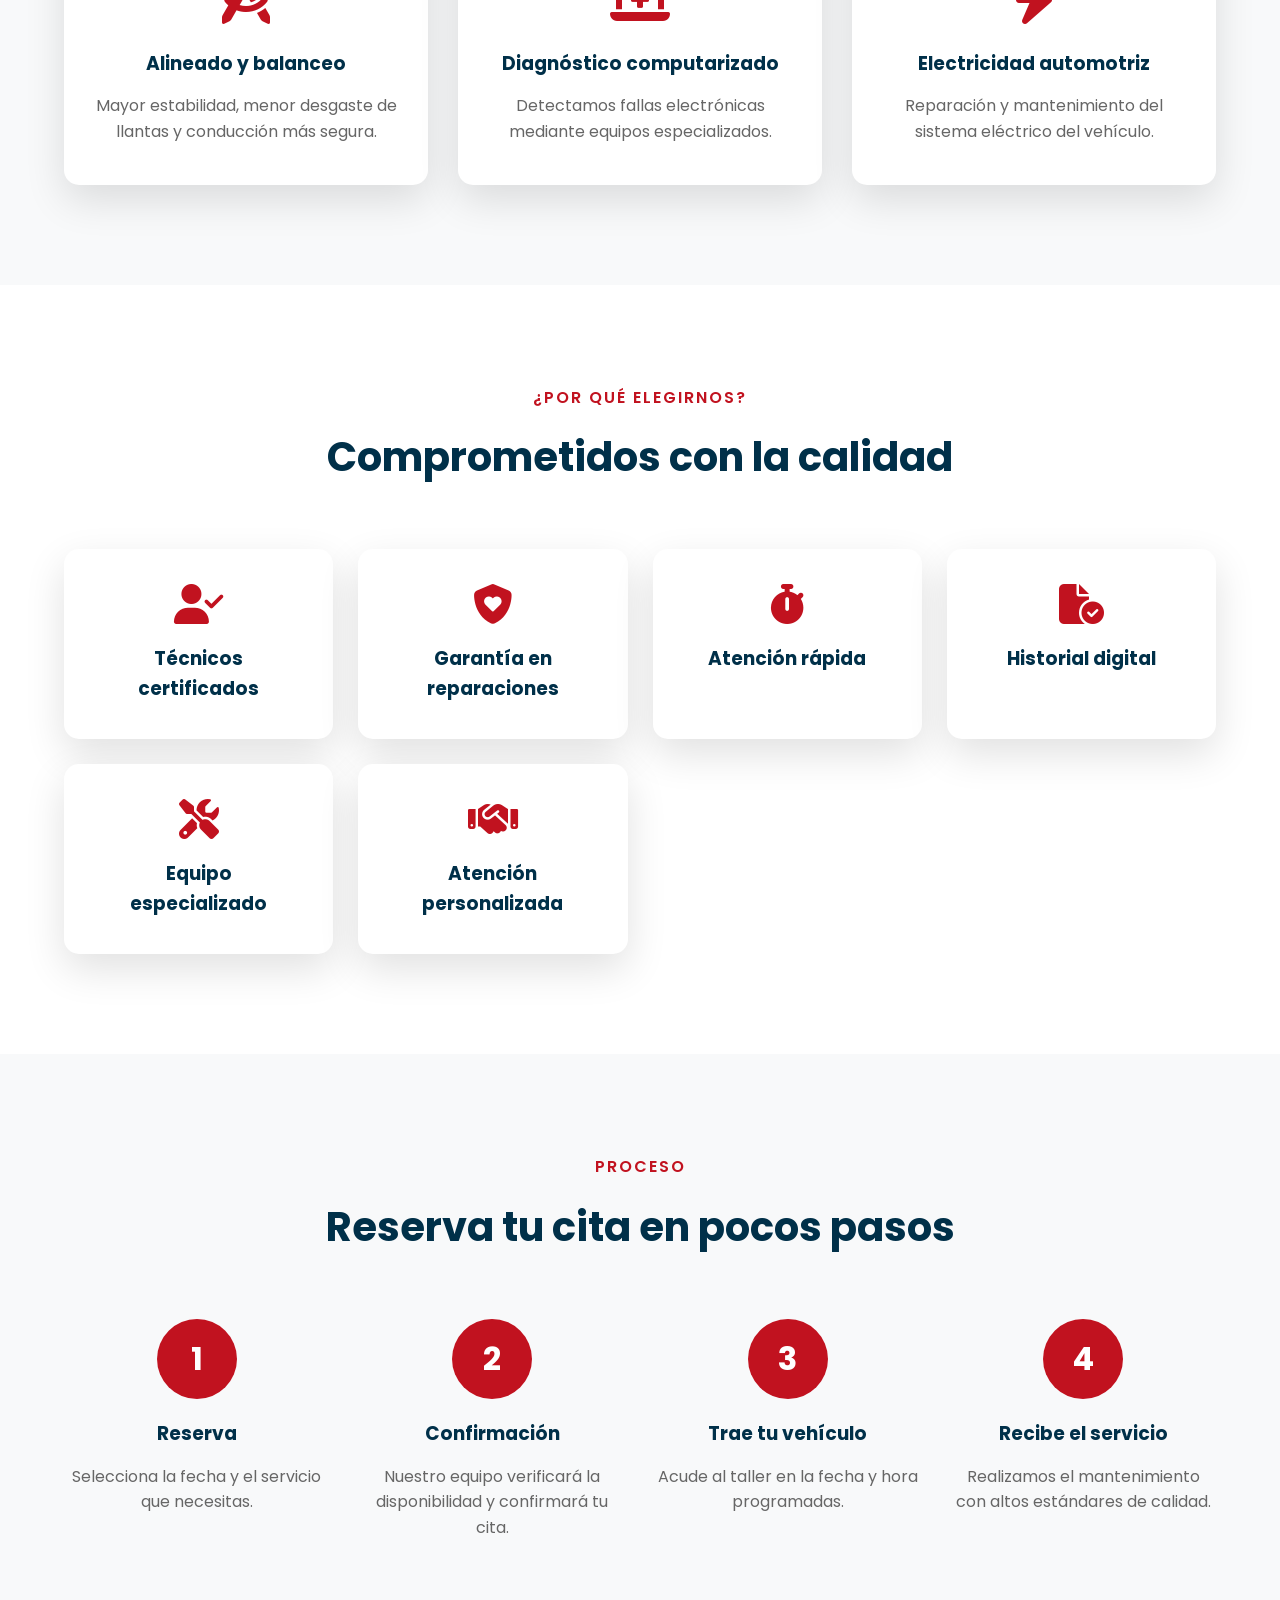
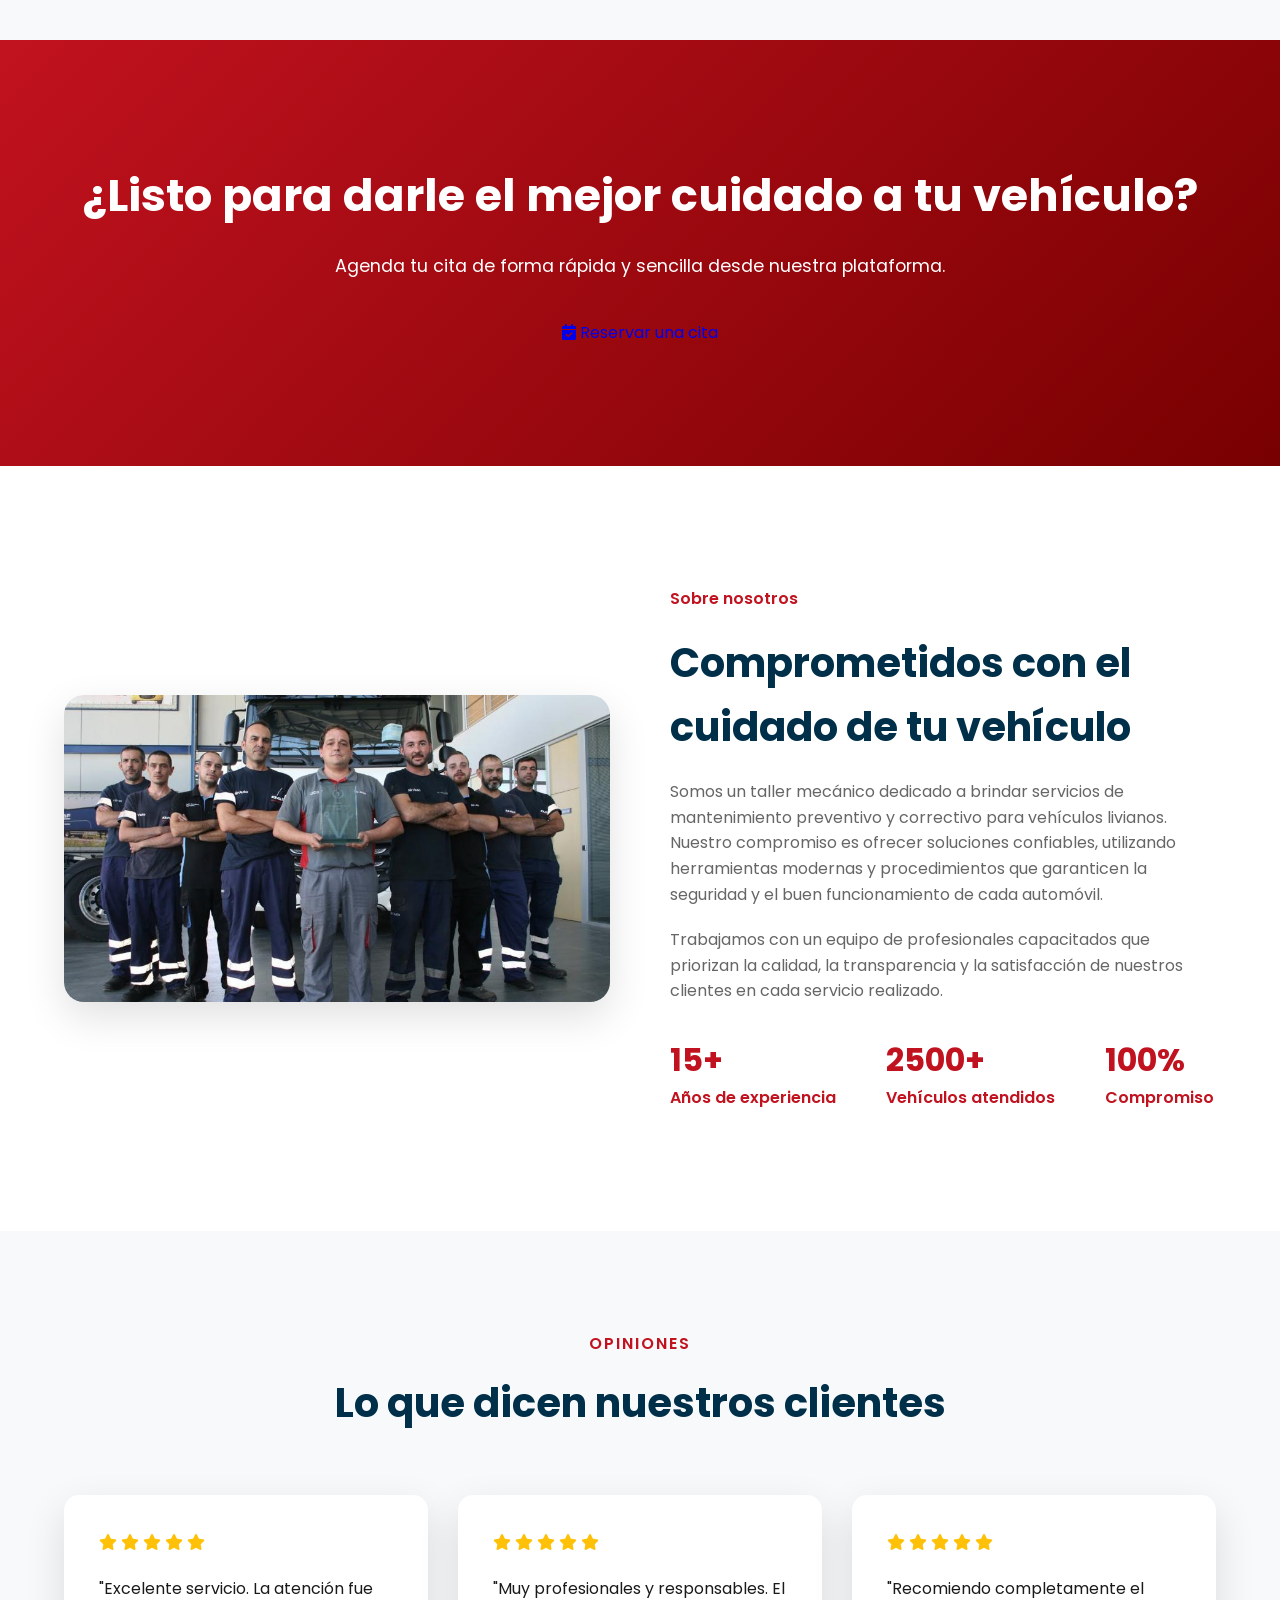
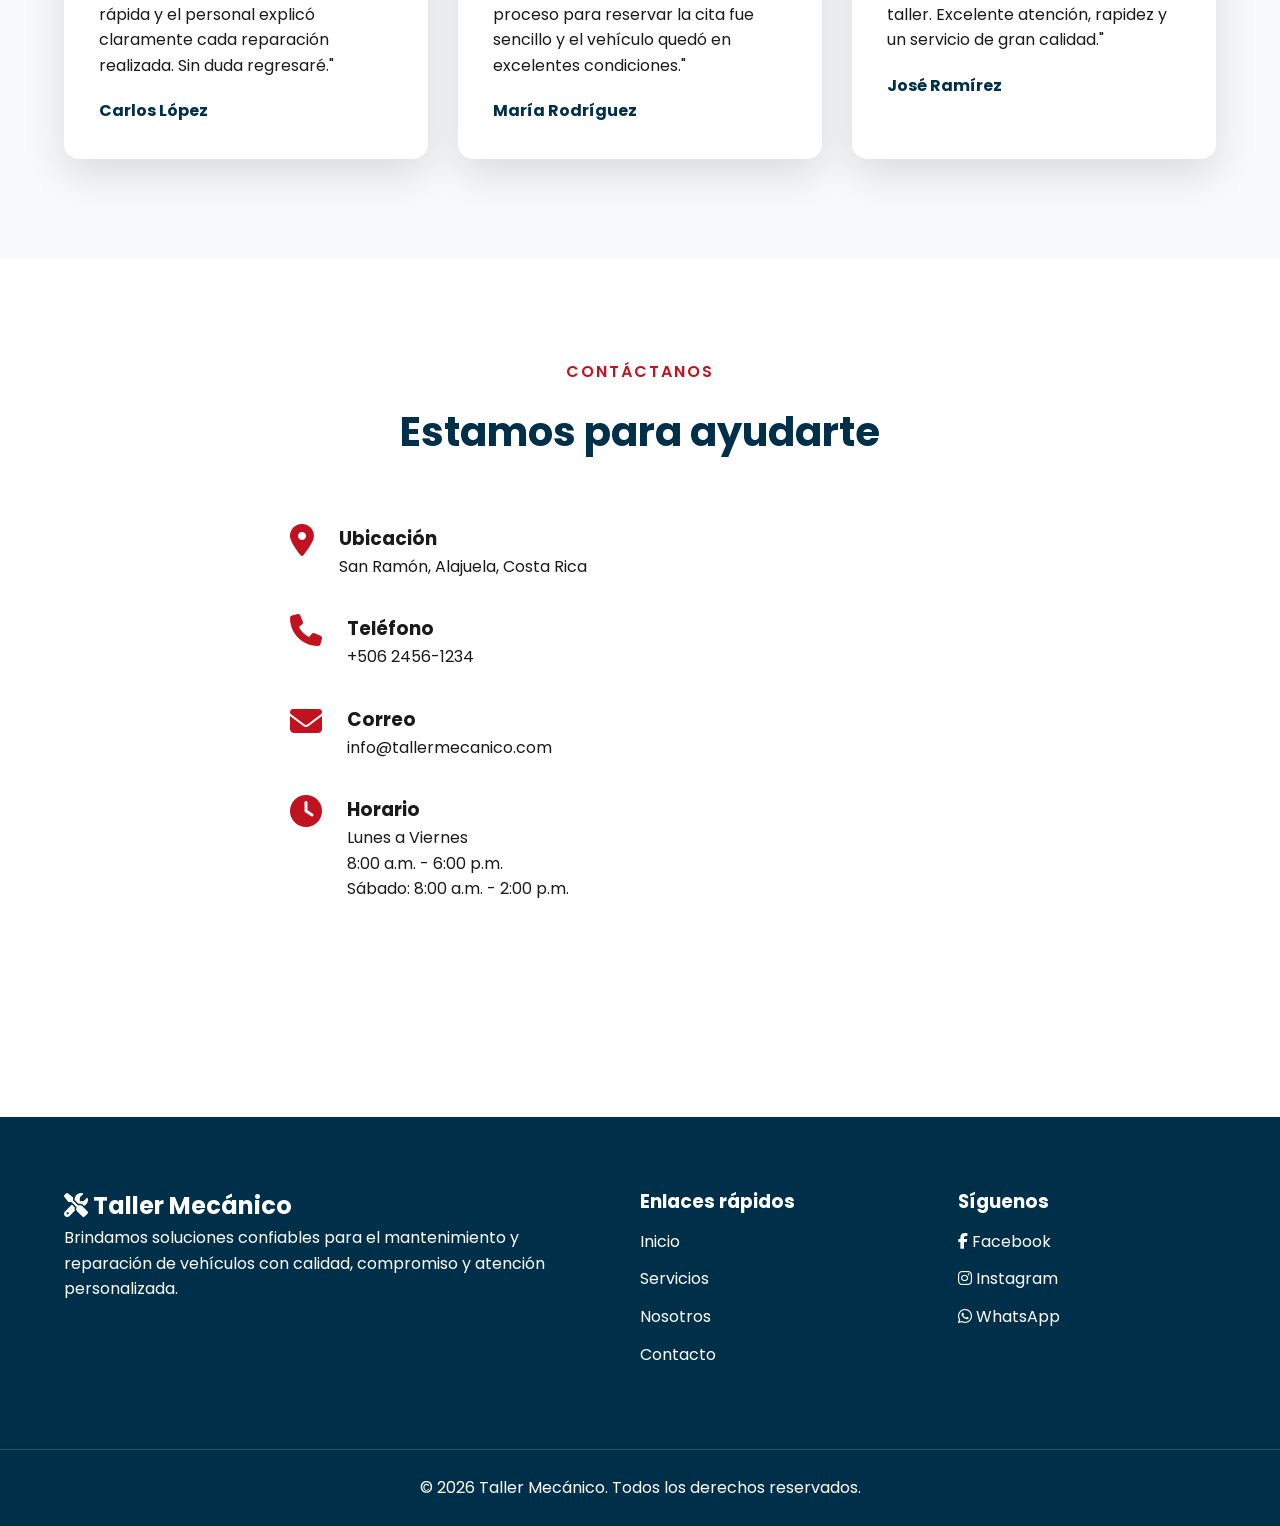
==== commit 3f5496b5: "Sprint 3 Reservar citas y lógica de historial completa" ====
--- a/index.html
+++ b/index.html
@@ -46,10 +46,10 @@
 
                 <li><a href="#servicios">Servicios</a></li>
 
+                <li><a href="#reservar">Reservar cita</a></li>
+
                 <li><a href="#nosotros">Nosotros</a></li>
 
-                <li><a href="#reservar">Reservar cita</a></li>
-
                 <li><a href="#contacto">Contacto</a></li>
 
             </ul>
@@ -92,21 +92,6 @@
 
                     </a>
 
-                    <a href="mis-vehiculos.html">
-
-                        <i class="fa-solid fa-car"></i>
-
-                        Mis vehículos
-
-                    </a>
-
-                    <a href="historial.html">
-
-                        <i class="fa-solid fa-clock-rotate-left"></i>
-
-                        Historial de citas
-
-                    </a>
 
                     <a href="#" id="cerrarSesion">
 
@@ -142,12 +127,6 @@
 
         <div class="hero-contenido">
 
-            <span class="subtitulo">
-
-                Cuidamos tu vehículo como si fuera nuestro
-
-            </span>
-
             <h1>
 
                 El mejor servicio mecánico para mantener tu automóvil en perfectas condiciones.
@@ -160,24 +139,6 @@
                 para ofrecer mantenimiento preventivo y correctivo con la calidad que tu vehículo merece.
 
             </p>
-
-            <div class="hero-botones">
-
-                <a href="login.html" class="btn-principal">
-
-                    <i class="fa-solid fa-calendar-check"></i>
-
-                    Reservar una cita
-
-                </a>
-
-                <a href="#servicios" class="btn-secundario">
-
-                    Nuestros servicios
-
-                </a>
-
-            </div>
 
             <div class="hero-info">
 
@@ -457,7 +418,7 @@
                 Agenda tu cita de forma rápida y sencilla desde nuestra plataforma.
             </p>
 
-            <a href="login.html" class="btn-principal">
+            <a href="reservar-cita.html" class="btn-principal">
 
                 <i class="fa-solid fa-calendar-check"></i>
 
@@ -771,7 +732,8 @@
     </footer>
 
 
-
+    <script src="JS/db.js"></script>
+    <script src="JS/auth.js"></script>
     <script src="JS/index.js"></script>
 
 </body>
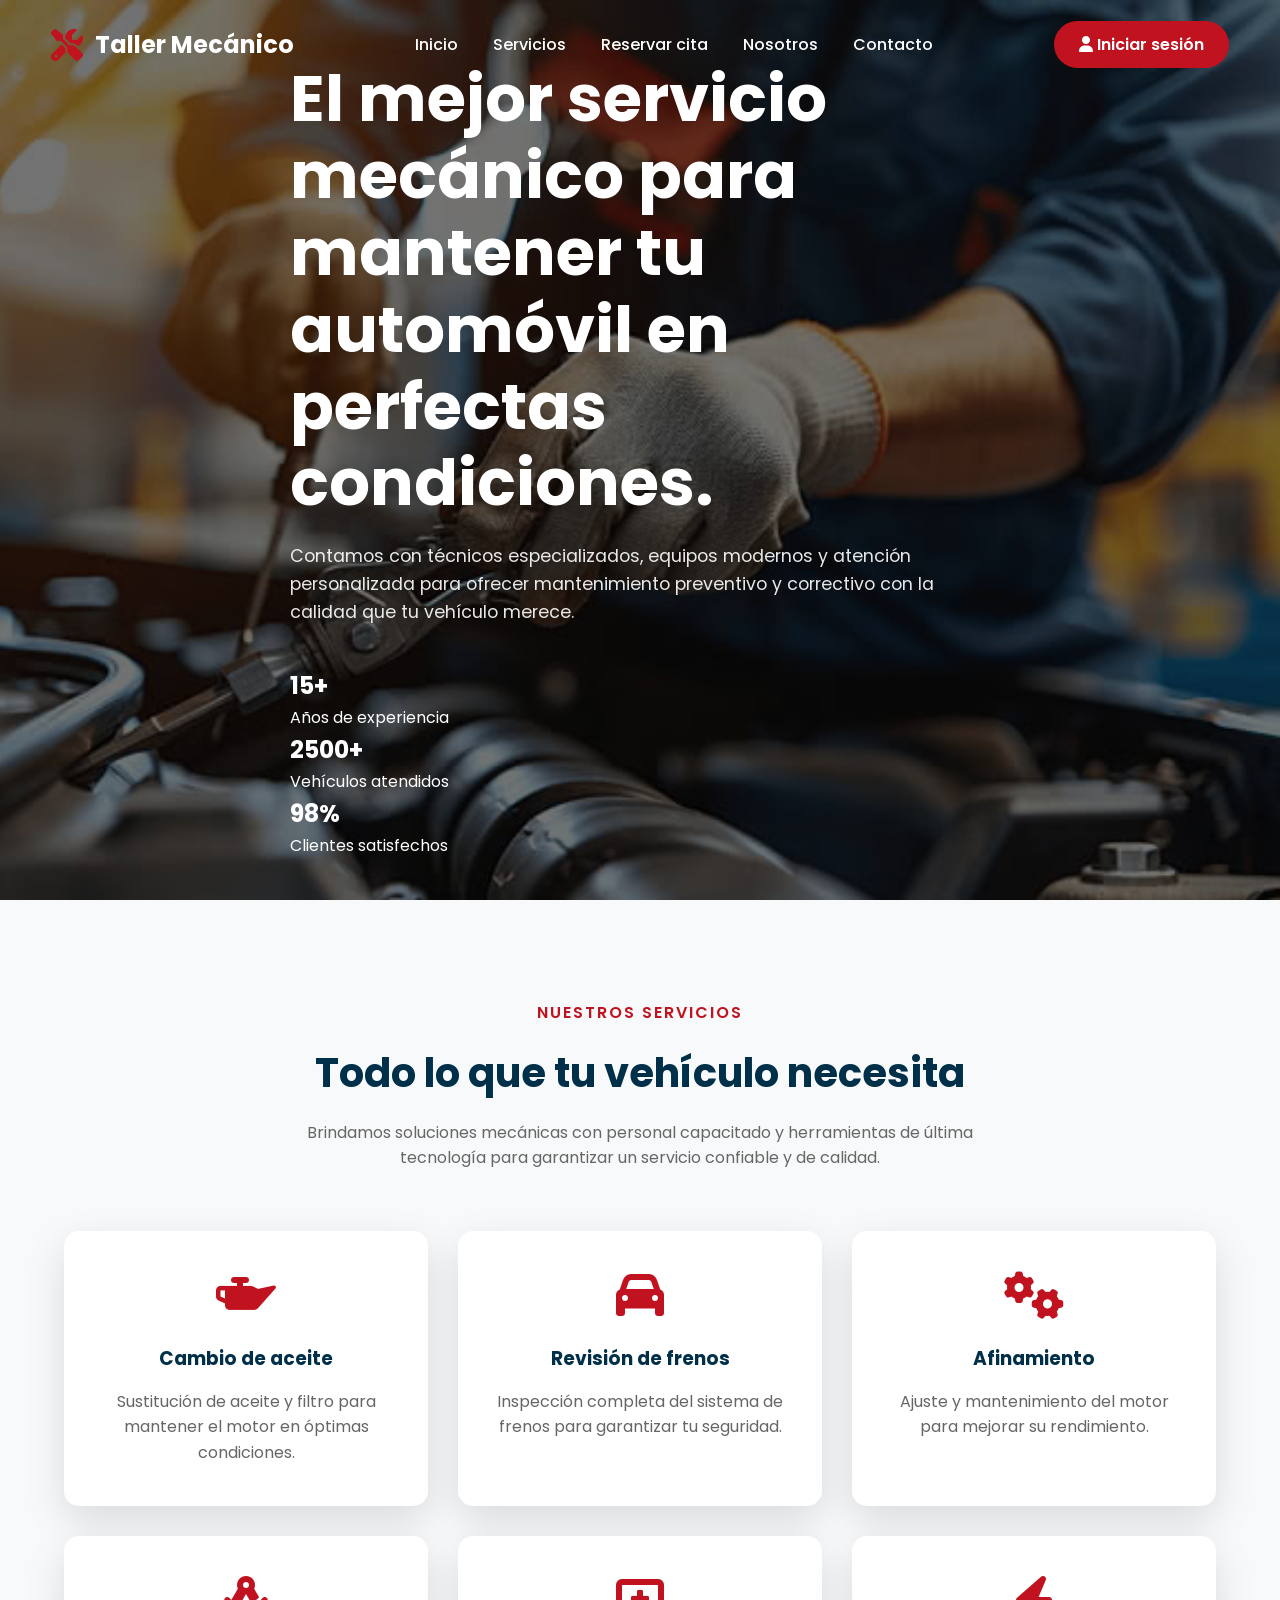
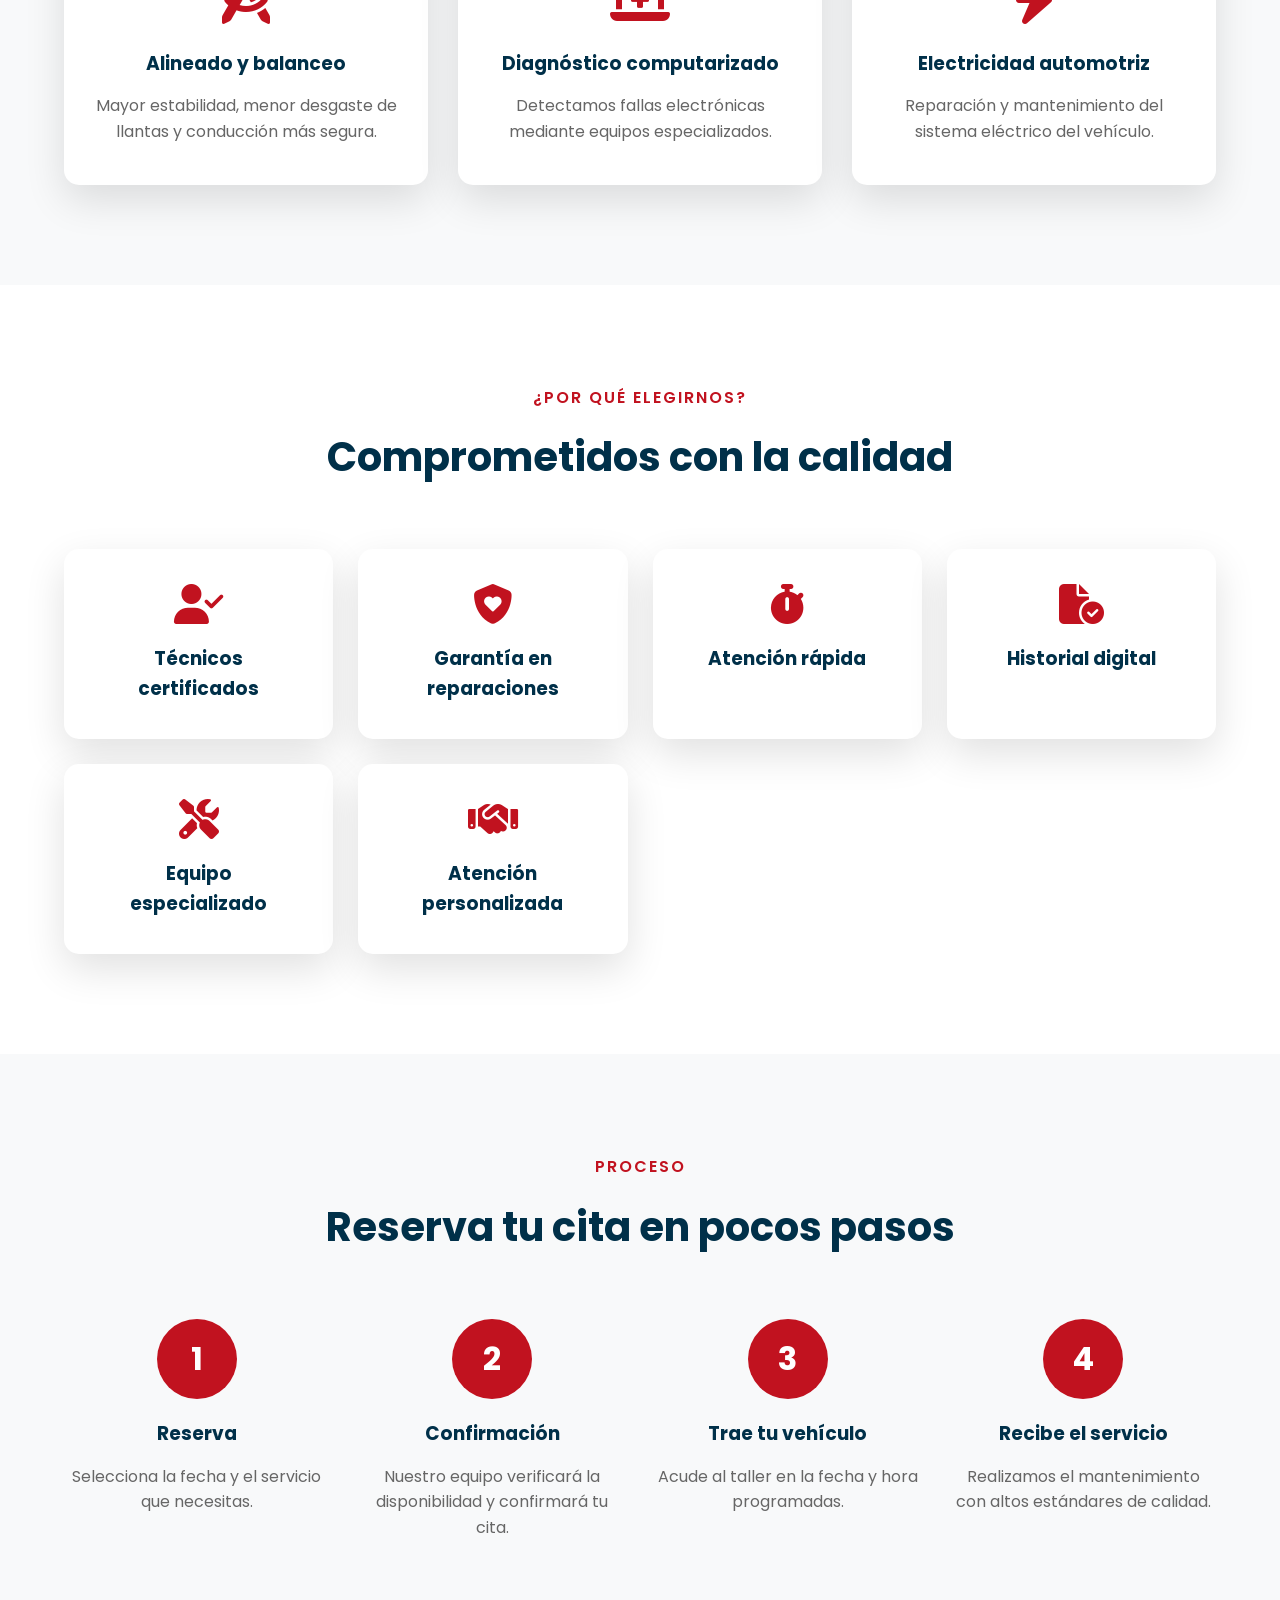
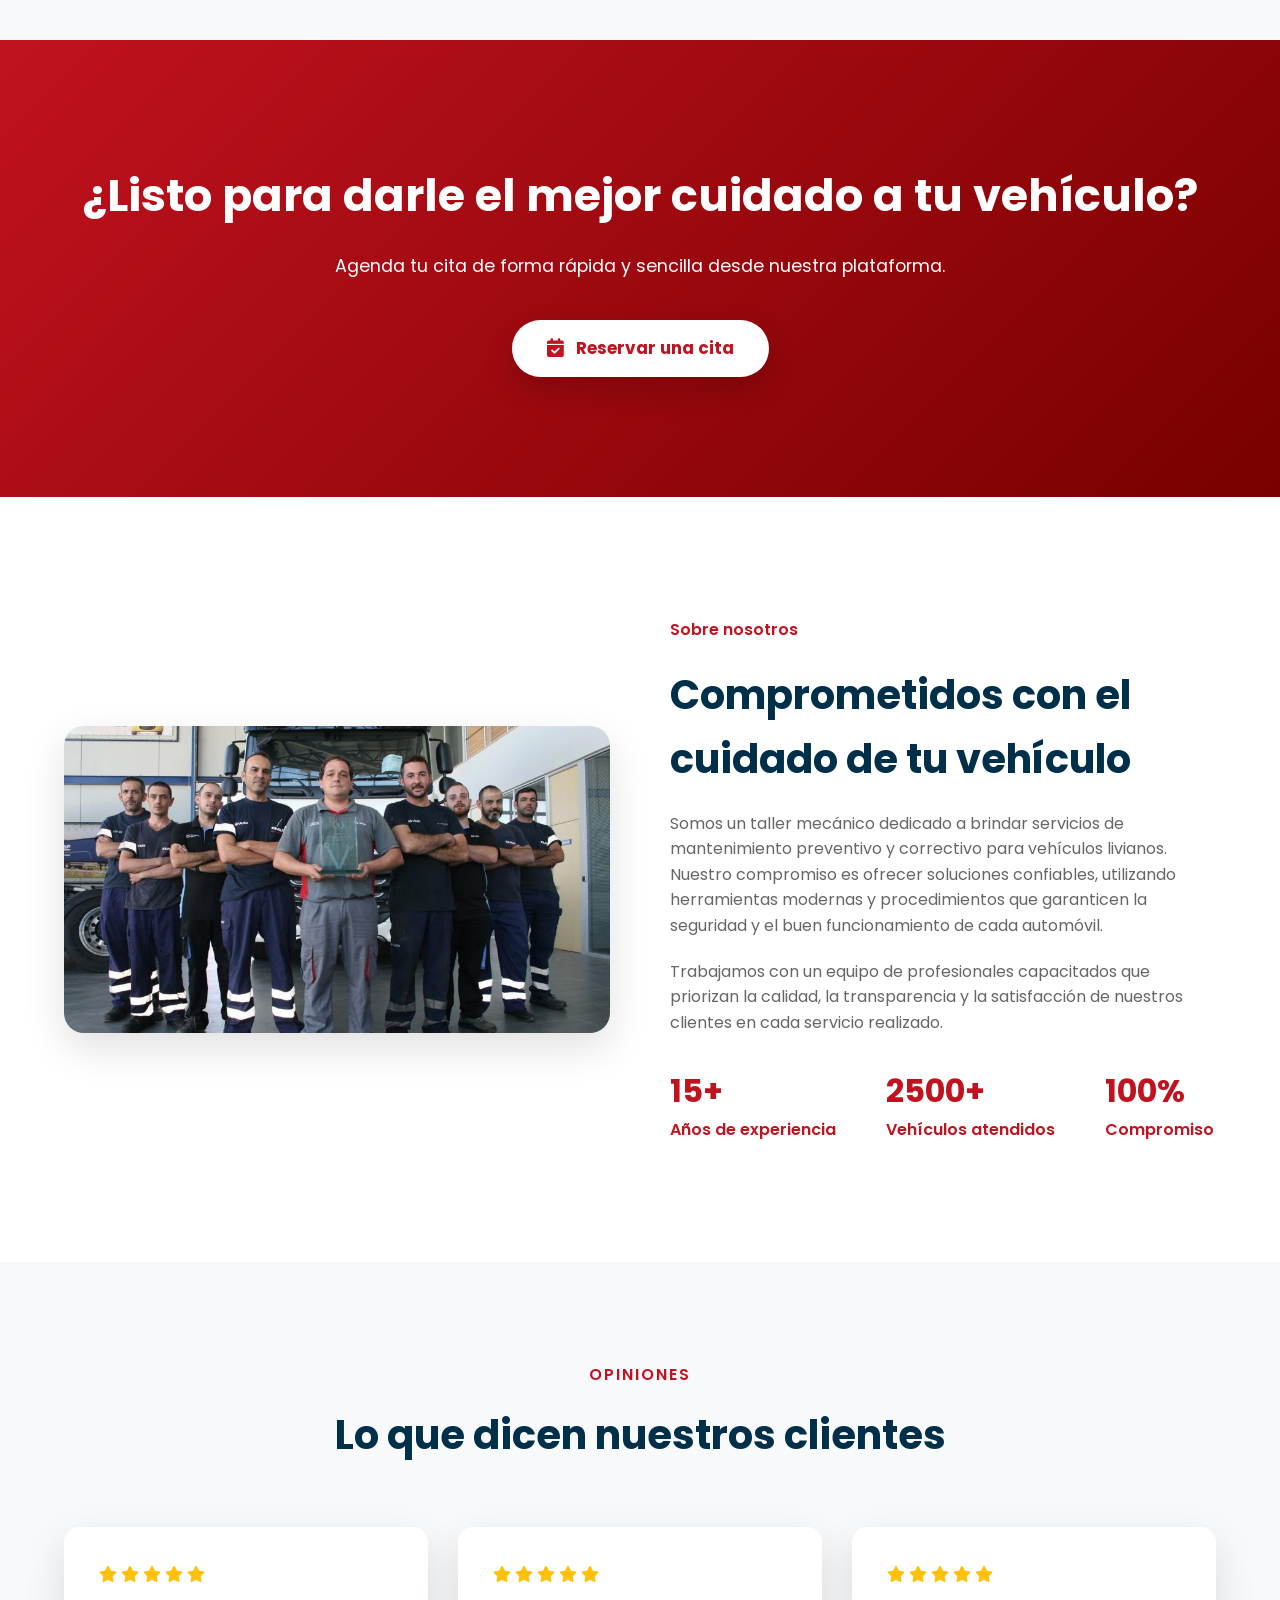
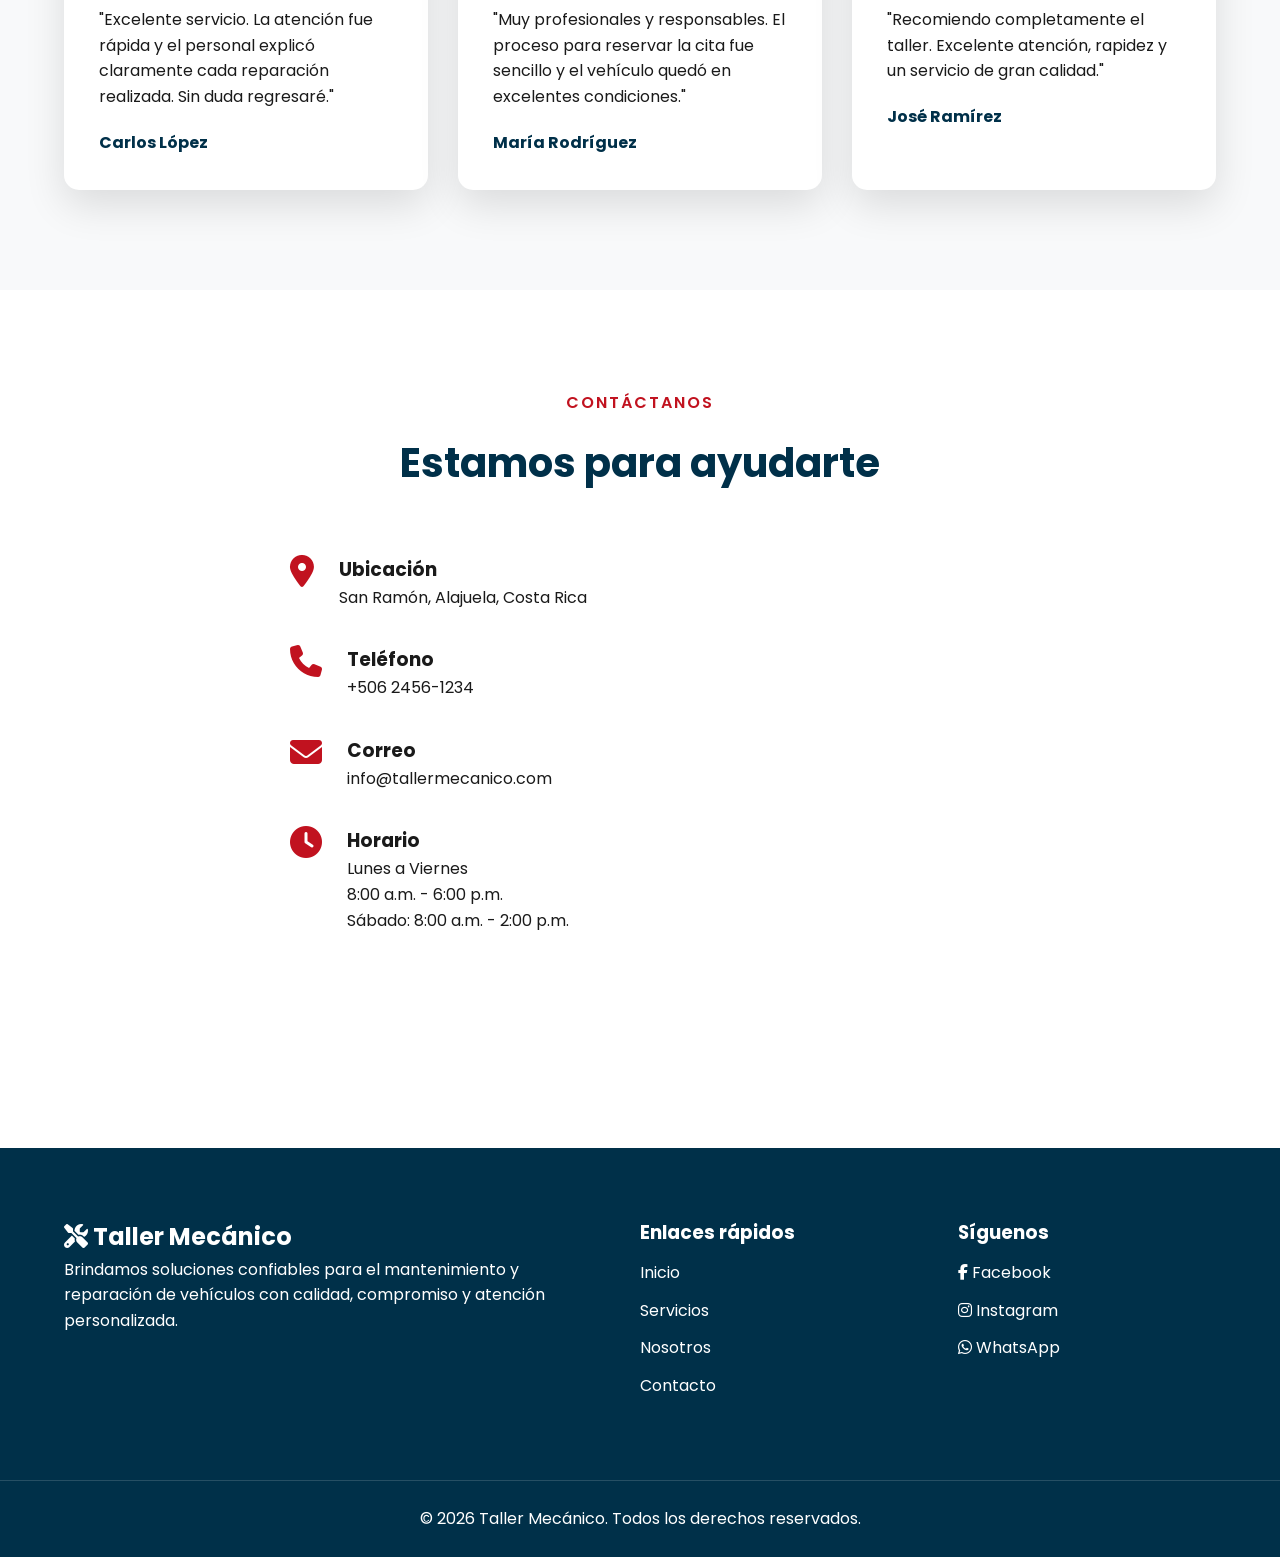
==== commit 4e6a9d70: "SPRINT 3 Correccion de bugs y creación del panel administrativo" ====
--- a/index.html
+++ b/index.html
@@ -83,24 +83,25 @@
                 </button>
 
                 <div class="dropdown">
-
                     <a href="perfil.html">
-
                         <i class="fa-solid fa-user"></i>
-
                         Mi perfil
-
                     </a>
 
+                    <a href="mis-vehiculos.html">
+                        <i class="fa-solid fa-car"></i>
+                        Mis vehículos
+                    </a>
+
+                    <a href="historial.html">
+                        <i class="fa-solid fa-clock-rotate-left"></i>
+                        Historial de citas
+                    </a>
 
                     <a href="#" id="cerrarSesion">
-
                         <i class="fa-solid fa-right-from-bracket"></i>
-
                         Cerrar sesión
-
                     </a>
-
                 </div>
 
             </div>
--- a/CSS/index.css
+++ b/CSS/index.css
@@ -874,19 +874,435 @@
     }
 
 }
-.oculto {
-    display: none;
-}
-
-.dropdown {
-    display: none;
-}
-
-.dropdown.mostrar {
-    display: flex;
-    flex-direction: column;
-}
-
-.nav-links.active {
-    display: flex;
+
+/*=========================================
+=           PERFIL USUARIO
+=========================================*/
+
+.oculto{
+
+    display:none !important;
+
+}
+
+
+.perfil-container{
+
+    position:relative;
+
+    display:flex;
+
+    align-items:center;
+
+}
+
+
+.perfil-btn{
+
+    display:flex;
+
+    align-items:center;
+
+    gap:10px;
+
+    padding:10px 18px;
+
+    border:none;
+
+    border-radius:40px;
+
+    background:rgba(255,255,255,.15);
+
+    color:white;
+
+    font-family:'Poppins',sans-serif;
+
+    font-size:.95rem;
+
+    font-weight:600;
+
+    cursor:pointer;
+
+    transition:.35s ease;
+
+}
+
+
+.header.scroll .perfil-btn{
+
+    background:white;
+
+    color:var(--azul);
+
+    box-shadow:0 8px 20px rgba(0,0,0,.08);
+
+}
+
+
+.perfil-btn:hover{
+
+    transform:translateY(-2px);
+
+}
+
+
+.perfil-btn .fa-circle-user{
+
+    color:var(--rojo);
+
+    font-size:1.3rem;
+
+}
+
+
+.dropdown{
+
+    position:absolute;
+
+    right:0;
+
+    top:calc(100% + 12px);
+
+    width:240px;
+
+    background:white;
+
+    border-radius:15px;
+
+    box-shadow:var(--sombra);
+
+    overflow:hidden;
+
+    display:flex;
+
+    flex-direction:column;
+
+    opacity:0;
+
+    visibility:hidden;
+
+    transform:translateY(10px);
+
+    transition:.3s ease;
+
+    z-index:1000;
+
+}
+
+
+.dropdown.mostrar{
+
+    opacity:1;
+
+    visibility:visible;
+
+    transform:translateY(0);
+
+}
+
+
+.dropdown a{
+
+    display:flex;
+
+    align-items:center;
+
+    gap:14px;
+
+    padding:14px 20px;
+
+    color:var(--texto);
+
+    font-size:.95rem;
+
+    font-weight:500;
+
+    transition:.3s ease;
+
+}
+
+
+.dropdown a i{
+
+    color:var(--rojo);
+
+    width:20px;
+
+    text-align:center;
+
+}
+
+
+.dropdown a:hover{
+
+    background:var(--gris);
+
+    color:var(--rojo);
+
+}
+
+
+#cerrarSesion{
+
+    border-top:1px solid #eee;
+
+    color:var(--rojo);
+
+    font-weight:600;
+
+}
+
+
+/*=========================================
+=           MENU HAMBURGUESA
+=========================================*/
+
+.menu-btn{
+
+    display:none;
+
+    background:none;
+
+    border:none;
+
+    color:white;
+
+    font-size:1.8rem;
+
+    cursor:pointer;
+
+}
+
+
+.header.scroll .menu-btn{
+
+    color:var(--azul);
+
+}
+
+
+/*=========================================
+=           RESPONSIVE NAVBAR
+=========================================*/
+
+@media(max-width:900px){
+
+    .navbar{
+
+        gap:18px;
+
+    }
+
+
+    .perfil-container{
+
+        margin-left:auto;
+
+    }
+
+
+    .perfil-btn{
+
+        padding:8px 14px;
+
+        gap:8px;
+
+    }
+
+
+    .menu-btn{
+
+        display:block;
+
+        margin-left:8px;
+
+        flex-shrink:0;
+
+    }
+
+}
+
+
+@media(max-width:600px){
+
+    .perfil-btn span{
+
+        max-width:80px;
+
+        overflow:hidden;
+
+        text-overflow:ellipsis;
+
+        white-space:nowrap;
+
+    }
+
+
+    .perfil-btn{
+
+        padding:8px 12px;
+
+    }
+
+
+    .menu-btn{
+
+        font-size:1.6rem;
+
+    }
+
+}
+
+/*=========================================
+=           BOTON PRINCIPAL CTA
+=========================================*/
+
+.btn-principal{
+
+    display:inline-flex;
+
+    align-items:center;
+
+    justify-content:center;
+
+    gap:12px;
+
+    padding:15px 35px;
+
+    background:white;
+
+    color:var(--rojo);
+
+    border-radius:50px;
+
+    font-size:1.05rem;
+
+    font-weight:700;
+
+    transition:.35s ease;
+
+    box-shadow:0 12px 30px rgba(0,0,0,.18);
+
+}
+
+
+.btn-principal i{
+
+    font-size:1.2rem;
+
+}
+
+
+.btn-principal:hover{
+
+    background:var(--azul);
+
+    color:white;
+
+    transform:translateY(-5px);
+
+    box-shadow:0 18px 35px rgba(0,0,0,.25);
+}
+
+/*=========================================
+=           AJUSTE PERFIL HEADER
+=========================================*/
+
+.perfil-container {
+
+    flex-shrink:0;
+
+}
+
+
+.login-container {
+
+    flex-shrink:0;
+
+}
+
+
+/* Separación cuando todavía existe navbar completo */
+
+@media (max-width:1100px) and (min-width:901px){
+
+    .nav-links{
+
+        gap:22px;
+
+    }
+
+
+    .perfil-container{
+
+        margin-left:20px;
+
+    }
+
+
+    .login-container{
+
+        margin-left:20px;
+
+    }
+
+}
+
+
+/*=========================================
+=           HEADER TABLET
+=========================================*/
+
+@media(max-width:900px){
+
+    .navbar{
+
+        gap:18px;
+
+    }
+
+
+    .perfil-container{
+
+        margin-left:auto;
+
+    }
+
+
+    .menu-btn{
+
+        margin-left:15px;
+
+        flex-shrink:0;
+
+    }
+
+}
+
+
+/*=========================================
+=           HEADER MOVIL
+=========================================*/
+
+@media(max-width:600px){
+
+    .perfil-btn span{
+
+        max-width:80px;
+
+        overflow:hidden;
+
+        text-overflow:ellipsis;
+
+        white-space:nowrap;
+
+    }
+
+
+    .perfil-btn{
+
+        padding:8px 12px;
+
+    }
+
 }
